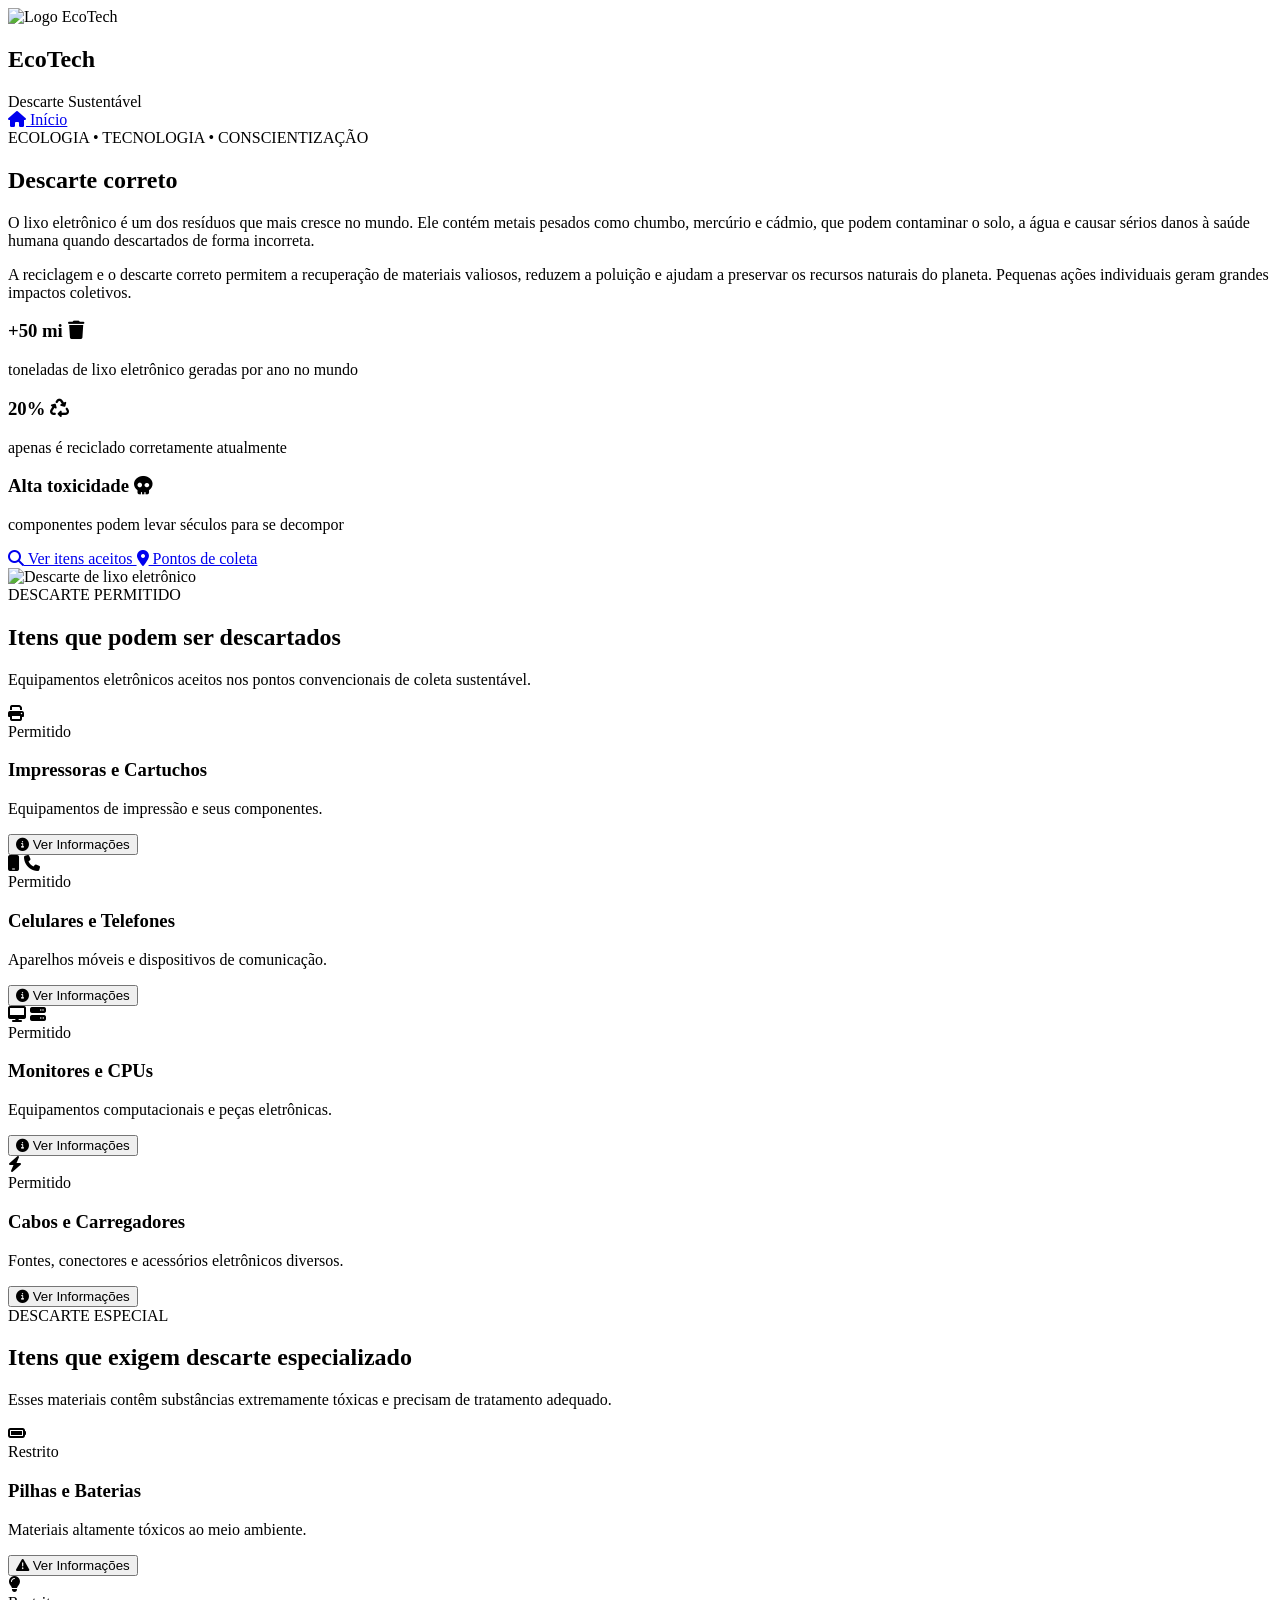
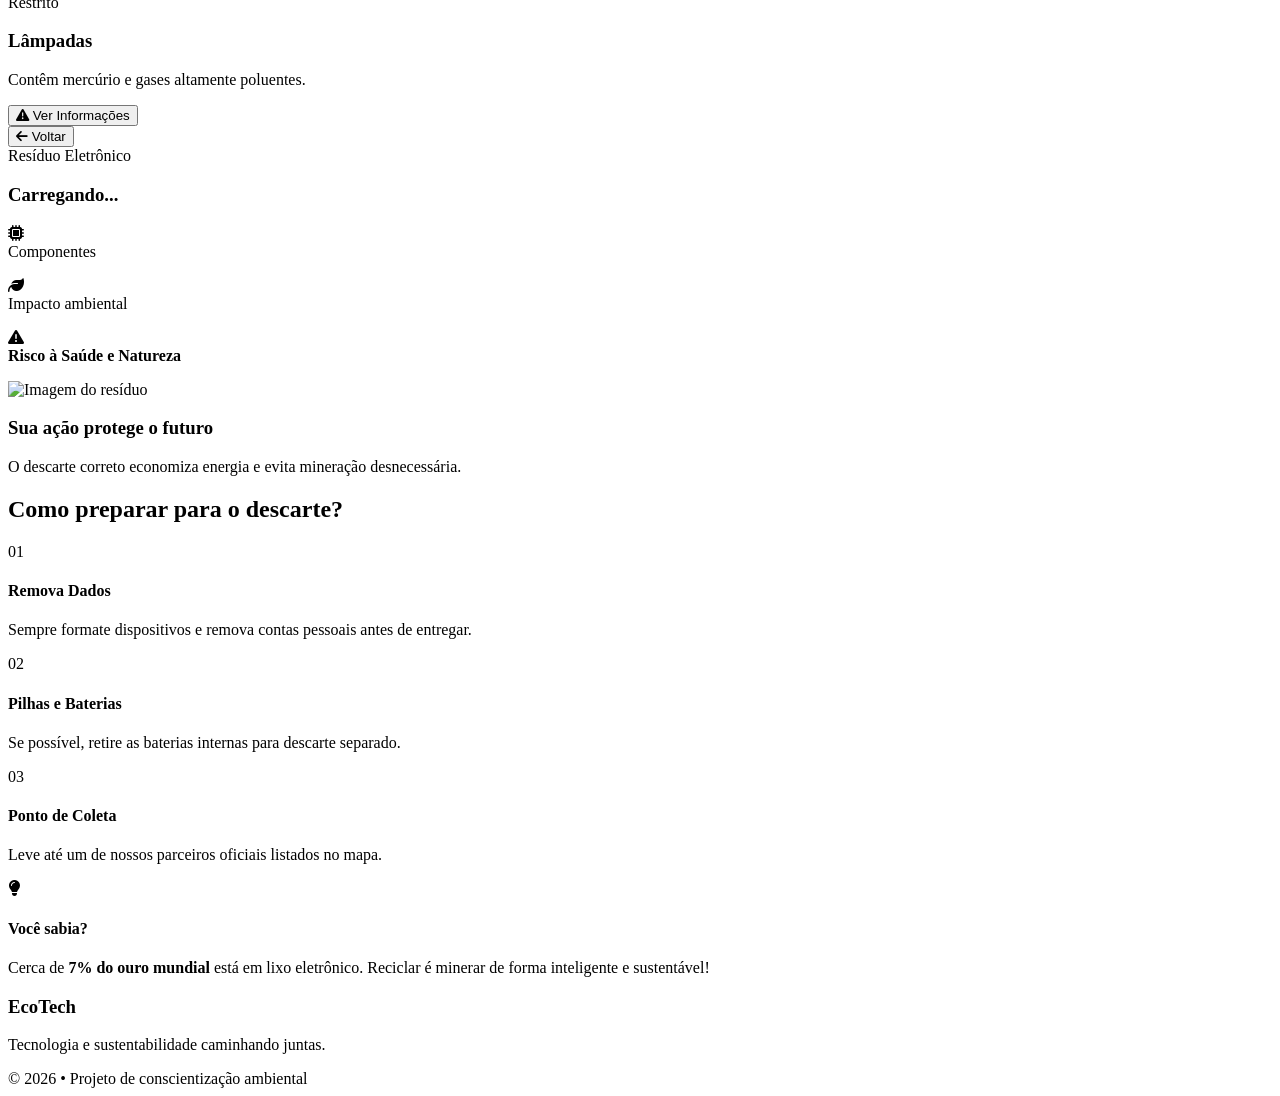
==== infos.html @ 56be5b6a "Update" ====
<!doctype html>
<html lang="pt-BR">

<head>
  <meta charset="UTF-8" />
  <meta name="viewport" content="width=device-width, initial-scale=1.0" />
  <title>EcoTech | Descarte Correto</title>
  <link rel="stylesheet" href="css/infos.css" />
  <link rel="stylesheet" href="https://cdnjs.cloudflare.com/ajax/libs/font-awesome/6.5.2/css/all.min.css" />
  <link rel="preconnect" href="https://fonts.googleapis.com" />
  <link rel="preconnect" href="https://fonts.gstatic.com" crossorigin />
  <link href="https://fonts.googleapis.com/css2?family=Poppins:wght@300;400;500;600;700;800&display=swap"
    rel="stylesheet" />
</head>

<body>
  <!-- ========================================
         NAVBAR
    ========================================= -->
  <header class="navbar">
    <div class="navbar__brand">
      <img src="imagens/EcotechLogo.png" alt="Logo EcoTech" />

      <div>
        <h2>EcoTech</h2>
        <span>Descarte Sustentável</span>
      </div>
    </div>

    <nav class="navbar__nav">
      <a href="index.html" class="btn-nav">
        <i class="fa-solid fa-house"></i>
        Início
      </a>
    </nav>
  </header>

  <!-- ========================================
         PAGE DESCARTE
    ========================================= -->
  <main id="page-descarte" class="page active">
    <!-- HERO -->
    <section class="hero-info">
      <div class="hero-info__content">
        <div class="hero-info__badge">
          <span>ECOLOGIA • TECNOLOGIA • CONSCIENTIZAÇÃO</span>
        </div>

        <h1 class="hero-info__title">
          Descarte
          <span>correto</span>
        </h1>

        <p class="hero-info__subtitle">
          O lixo eletrônico é um dos resíduos que mais cresce no mundo. Ele
          contém metais pesados como chumbo, mercúrio e cádmio, que podem
          contaminar o solo, a água e causar sérios danos à saúde humana
          quando descartados de forma incorreta.
        </p>

        <p class="hero-info__subtitle">
          A reciclagem e o descarte correto permitem a recuperação de
          materiais valiosos, reduzem a poluição e ajudam a preservar os
          recursos naturais do planeta. Pequenas ações individuais geram
          grandes impactos coletivos.
        </p>

        <!-- INFORMAÇÕES EXTRAS (NOVO BLOCO) -->
        <div class="hero-info__stats">
          <div class="stat-card">
            <h3>+50 mi <i class="fa-solid fa-trash"></i></h3>
            <p>toneladas de lixo eletrônico geradas por ano no mundo</p>
          </div>

          <div class="stat-card">
            <h3>20% <i class="fa-solid fa-recycle"></i></h3>
            <p>apenas é reciclado corretamente atualmente</p>
          </div>

          <div class="stat-card">
            <h3>Alta toxicidade <i class="fa-solid fa-skull"></i></h3>

            <p>componentes podem levar séculos para se decompor</p>
          </div>
        </div>

        <div class="hero-info__actions">
          <a href="#items" class="btn-primary">
            <i class="fa-solid fa-magnifying-glass"></i>
            Ver itens aceitos
          </a>

          <a href="locais.html" class="btn-secondary">
            <i class="fa-solid fa-location-dot"></i>
            Pontos de coleta
          </a>
        </div>
      </div>

      <div class="info__right">
        <img src="imagens/lixoEletronico2.png" alt="Descarte de lixo eletrônico" class="info__image" />
      </div>

      <div class="image-circle image-circle--1"></div>
      <div class="image-circle image-circle--2"></div>
    </section>

    <!-- ========================================
           ITENS ACEITOS
      ========================================= -->
    <section id="items" class="items-section">
      <div class="section-header">
        <span class="section-tag"> DESCARTE PERMITIDO </span>

        <h2>Itens que podem ser descartados</h2>

        <p>
          Equipamentos eletrônicos aceitos nos pontos convencionais de coleta
          sustentável.
        </p>
      </div>

      <div class="items-grid">
        <!-- CARD -->
        <article class="item-card" onclick="showInfo('impressoras')">
          <div class="item-card__top">
            <div class="item-card__icon">
              <i class="fa-solid fa-print"></i>
            </div>

            <span class="item-card__status"> Permitido </span>
          </div>

          <h3>Impressoras e Cartuchos</h3>

          <p>Equipamentos de impressão e seus componentes.</p>

          <button class="btn-card btn-card--green">
            <i class="fa-solid fa-circle-info"></i>
            Ver Informações
          </button>
        </article>

        <!-- CARD -->
        <article class="item-card" onclick="showInfo('celular')">
          <div class="item-card__top">
            <div class="item-card__icon item-card__icon--multi">
              <i class="fa-solid fa-mobile"></i>

              <i class="fa-solid fa-phone"></i>
            </div>

            <span class="item-card__status"> Permitido </span>
          </div>

          <h3>Celulares e Telefones</h3>

          <p>Aparelhos móveis e dispositivos de comunicação.</p>

          <button class="btn-card btn-card--green">
            <i class="fa-solid fa-circle-info"></i>
            Ver Informações
          </button>
        </article>

        <!-- CARD -->
        <article class="item-card" onclick="showInfo('monitor')">
          <div class="item-card__top">
            <div class="item-card__icon item-card__icon--multi">
              <i class="fa-solid fa-desktop"></i>

              <i class="fa-solid fa-server"></i>
            </div>

            <span class="item-card__status"> Permitido </span>
          </div>

          <h3>Monitores e CPUs</h3>

          <p>Equipamentos computacionais e peças eletrônicas.</p>

          <button class="btn-card btn-card--green">
            <i class="fa-solid fa-circle-info"></i>
            Ver Informações
          </button>
        </article>

        <!-- CARD -->
        <article class="item-card" onclick="showInfo('carregador')">
          <div class="item-card__top">
            <div class="item-card__icon item-card__icon--multi">
              <i class="fa-solid fa-bolt"></i>
            </div>

            <span class="item-card__status"> Permitido </span>
          </div>

          <h3>Cabos e Carregadores</h3>

          <p>Fontes, conectores e acessórios eletrônicos diversos.</p>

          <button class="btn-card btn-card--green">
            <i class="fa-solid fa-circle-info"></i>
            Ver Informações
          </button>
        </article>
      </div>
    </section>

    <!-- ========================================
           ITENS NÃO ACEITOS
      ========================================= -->
    <section class="items-section">
      <div class="section-header">
        <span class="section-tag section-tag--red"> DESCARTE ESPECIAL </span>

        <h2>Itens que exigem descarte especializado</h2>

        <p>
          Esses materiais contêm substâncias extremamente tóxicas e precisam
          de tratamento adequado.
        </p>
      </div>

      <div class="items-grid items-grid--small">
        <!-- CARD -->
        <article class="item-card item-card--danger" onclick="showInfo('pilhas')">
          <div class="item-card__top">
            <div class="item-card__icon">
              <i class="fa-solid fa-battery-full"></i>
            </div>

            <span class="item-card__status item-card__status--red">
              Restrito
            </span>
          </div>

          <h3>Pilhas e Baterias</h3>

          <p>Materiais altamente tóxicos ao meio ambiente.</p>

          <button class="btn-card btn-card--red">
            <i class="fa-solid fa-triangle-exclamation"></i>
            Ver Informações
          </button>
        </article>

        <!-- CARD -->
        <article class="item-card item-card--danger" onclick="showInfo('lampadas')">
          <div class="item-card__top">
            <div class="item-card__icon">
              <i class="fa-solid fa-lightbulb"></i>
            </div>

            <span class="item-card__status item-card__status--red">
              Restrito
            </span>
          </div>

          <h3>Lâmpadas</h3>

          <p>Contêm mercúrio e gases altamente poluentes.</p>

          <button class="btn-card btn-card--red">
            <i class="fa-solid fa-triangle-exclamation"></i>
            Ver Informações
          </button>
        </article>
      </div>
    </section>
  </main>

  <!-- ========================================
         PAGE INFO
    ========================================= -->
  <main id="page-info" class="page">
    <section class="info-hero">
      <div class="container">
        <nav class="info-navigation">
          <button class="btn-back" onclick="goBack()" aria-label="Voltar">
            <i class="fa-solid fa-arrow-left"></i>
            <span>Voltar</span>
          </button>
        </nav>

        <div class="info-hero__grid">
          <article class="info-box">
            <header class="info-box__header">
              <span class="info-box__tag">Resíduo Eletrônico</span>
              <h1 id="info-title" class="info-box__title">Carregando...</h1>
            </header>

            <div class="info-box__body">
              <div class="info-block">
                <div class="info-block__icon"><i class="fa-solid fa-microchip"></i></div>
                <div class="info-block__text">
                  <span class="info-label">Componentes</span>
                  <p id="info-components"></p>
                </div>
              </div>

              <div class="info-block">
                <div class="info-block__icon"><i class="fa-solid fa-leaf"></i></div>
                <div class="info-block__text">
                  <span class="info-label">Impacto ambiental</span>
                  <p id="info-impact"></p>
                </div>
              </div>

              <div class="info-risk">
                <div class="info-risk__icon">
                  <i class="fa-solid fa-triangle-exclamation"></i>
                </div>
                <div class="info-risk__content">
                  <strong>Risco à Saúde e Natureza</strong>
                  <p id="info-risk-text"></p>
                </div>
              </div>
            </div>
          </article>

          <aside class="info-image-card">
            <img id="info-image" src="" alt="Imagem do resíduo" />
            <div class="info-image-overlay">
              <div class="overlay-content">
                <h3>Sua ação protege o futuro</h3>
                <p>O descarte correto economiza energia e evita mineração desnecessária.</p>
              </div>
            </div>
          </aside>
        </div>

        <div class="extra-content">
          <h2 class="extra-content__title">Como preparar para o descarte?</h2>
          <div class="steps-grid">
            <div class="step-item">
              <span class="step-number">01</span>
              <h4>Remova Dados</h4>
              <p>Sempre formate dispositivos e remova contas pessoais antes de entregar.</p>
            </div>
            <div class="step-item">
              <span class="step-number">02</span>
              <h4>Pilhas e Baterias</h4>
              <p>Se possível, retire as baterias internas para descarte separado.</p>
            </div>
            <div class="step-item">
              <span class="step-number">03</span>
              <h4>Ponto de Coleta</h4>
              <p>Leve até um de nossos parceiros oficiais listados no mapa.</p>
            </div>
          </div>

          <div class="info-fact-banner">
            <div class="fact-icon"><i class="fa-solid fa-lightbulb"></i></div>
            <div class="fact-text">
              <h4>Você sabia?</h4>
              <p>Cerca de <strong>7% do ouro mundial</strong> está em lixo eletrônico. Reciclar é minerar de forma
                inteligente e sustentável!</p>
            </div>
          </div>
        </div>

      </div>
    </section>
  </main>

  <!-- ========================================
         FOOTER
    ========================================= -->
  <footer class="footer">
    <h3>EcoTech</h3>

    <p>Tecnologia e sustentabilidade caminhando juntas.</p>

    <span> © 2026 • Projeto de conscientização ambiental </span>
  </footer>

  <!-- ========================================
         SCRIPT
    ========================================= -->
  <script>
    const infoData = {
      impressoras: {
        name: "Impressoras e Cartuchos",
        image: "imagens/impressora.png",
        components: "Plásticos, tintas e metais leves",
        impact: "Podem liberar resíduos químicos no solo e na água.",
        risk: "Contaminação química e poluição do solo.",
      },

      celular: {
        name: "CELULARES E TELEFONES",
        image: "imagens/celulares.png",
        components: "Bateria de lítio, placas e metais pesados",
        impact: "Explosões e liberação de metais tóxicos.",
        risk: "Alta toxicidade ambiental.",
      },

      monitor: {
        name: "MONITORES E COMPUTADORES",
        image: "imagens/monitores.png",
        components: "Chumbo, mercúrio e placas eletrônicas",
        impact: "Contaminação do solo e lençóis freáticos.",
        risk: "Danos neurológicos e ambientais.",
      },

      carregador: {
        name: "CABOS E CARREGADORES",
        image: "imagens/carregadores.png",
        components: "Cobre, plástico e PVC",
        impact: "Queima libera gases tóxicos.",
        risk: "Poluição do ar.",
      },

      pilhas: {
        name: "PILHAS E BATERIAS",
        image: "imagens/pilhas.png",
        components: "Ácido, chumbo e mercúrio",
        impact: "Altamente contaminante para água e solo.",
        risk: "Extrema toxicidade.",
      },

      lampadas: {
        name: "LÂMPADAS",
        image: "imagens/lampadas.png",
        components: "Mercúrio e gases",
        impact: "Pode contaminar o ambiente por décadas.",
        risk: "Risco químico severo.",
      },
    };

    function showInfo(item) {
      const d = infoData[item];

      // ativa tela de info com animação
      const pageDescarte = document.getElementById("page-descarte");
      const pageInfo = document.getElementById("page-info");

      pageDescarte.classList.remove("active");

      setTimeout(() => {
        pageInfo.classList.add("active");

        // animação suave de entrada
        pageInfo.classList.add("animate-in");

        document.getElementById("info-title").textContent = d.name;
        document.getElementById("info-components").textContent = d.components;
        document.getElementById("info-impact").textContent = d.impact;
        document.getElementById("info-risk-text").textContent = d.risk;

        const img = document.getElementById("info-image");
        img.style.opacity = "0";
        img.src = d.image;

        img.onload = () => {
          img.style.transition = "0.6s ease";
          img.style.opacity = "1";
          img.style.transform = "scale(1)";
        };
      }, 150);

      window.scrollTo({ top: 0, behavior: "smooth" });
    }

    function goBack() {
      const pageDescarte = document.getElementById("page-descarte");
      const pageInfo = document.getElementById("page-info");

      pageInfo.classList.remove("active");
      pageInfo.classList.remove("animate-in");

      setTimeout(() => {
        pageDescarte.classList.add("active");
      }, 200);

      window.scrollTo({ top: 0, behavior: "smooth" });
    }
  </script>
</body>

</html>
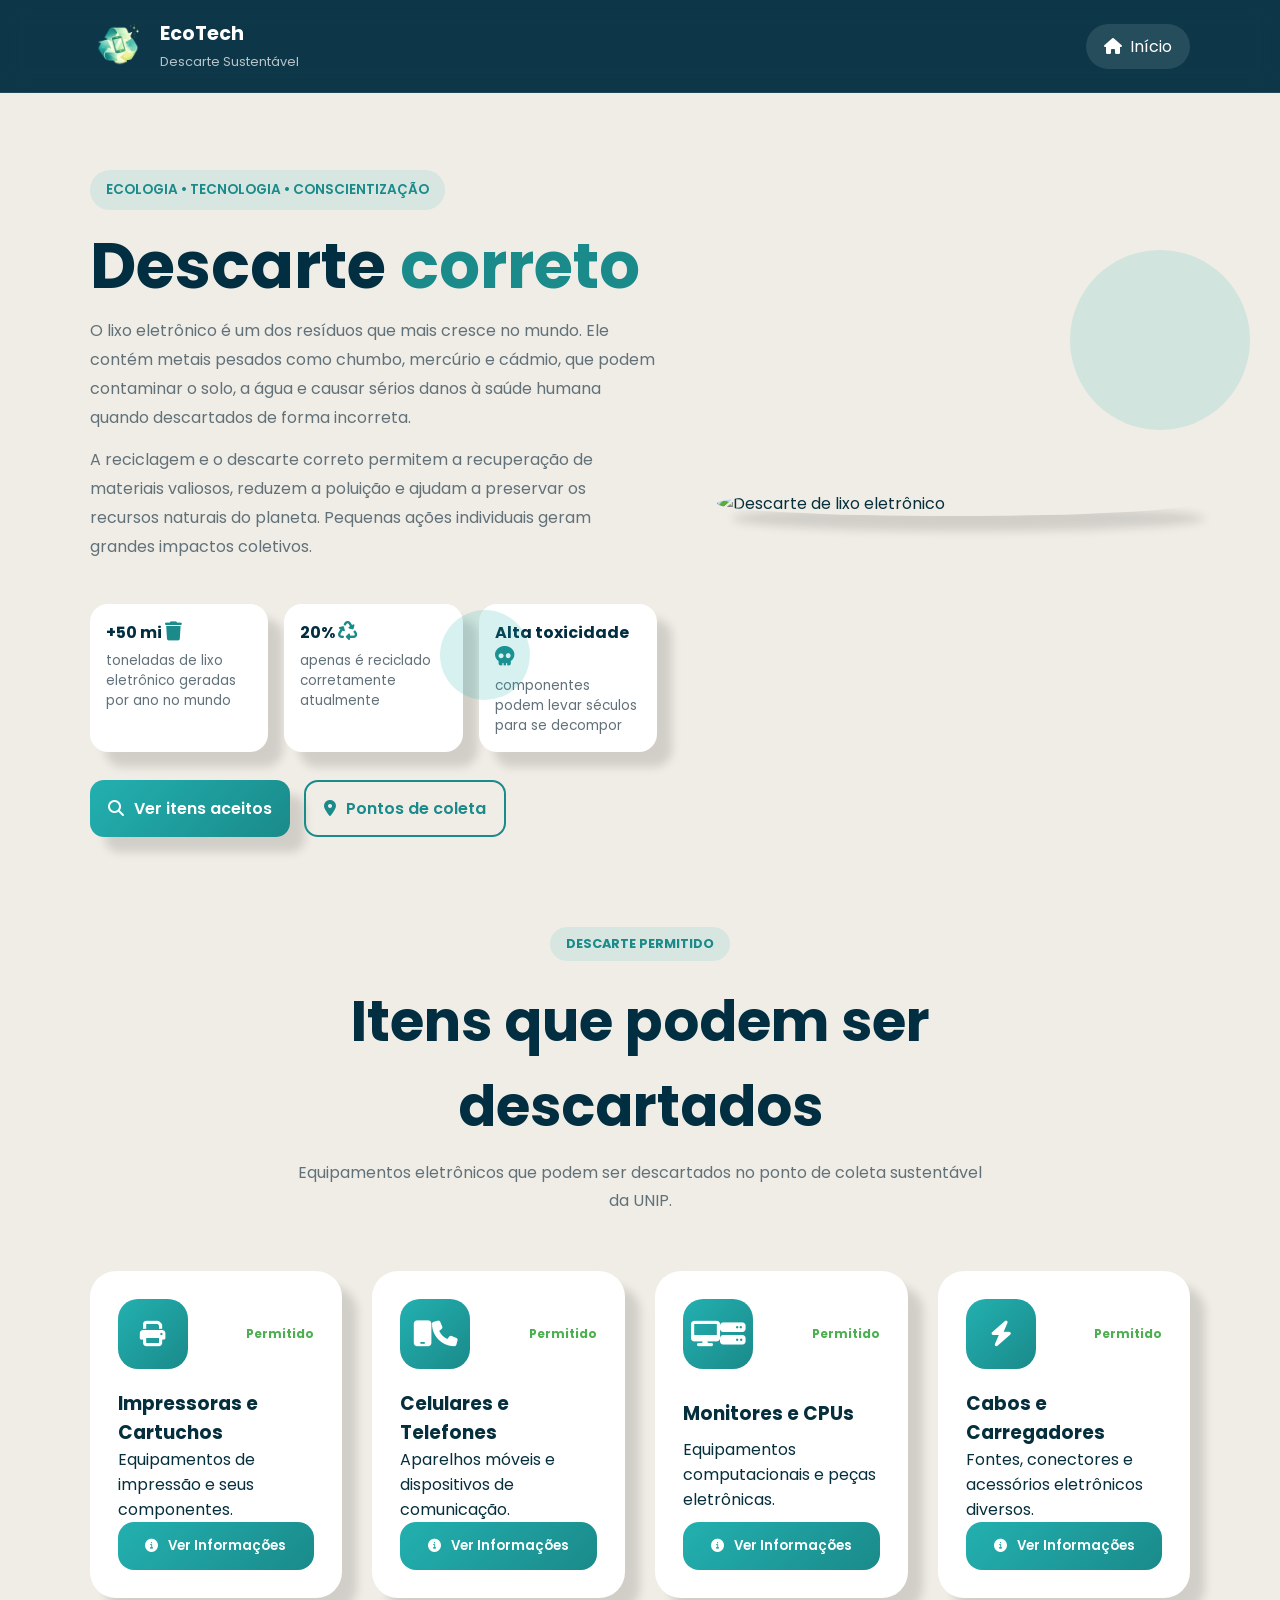
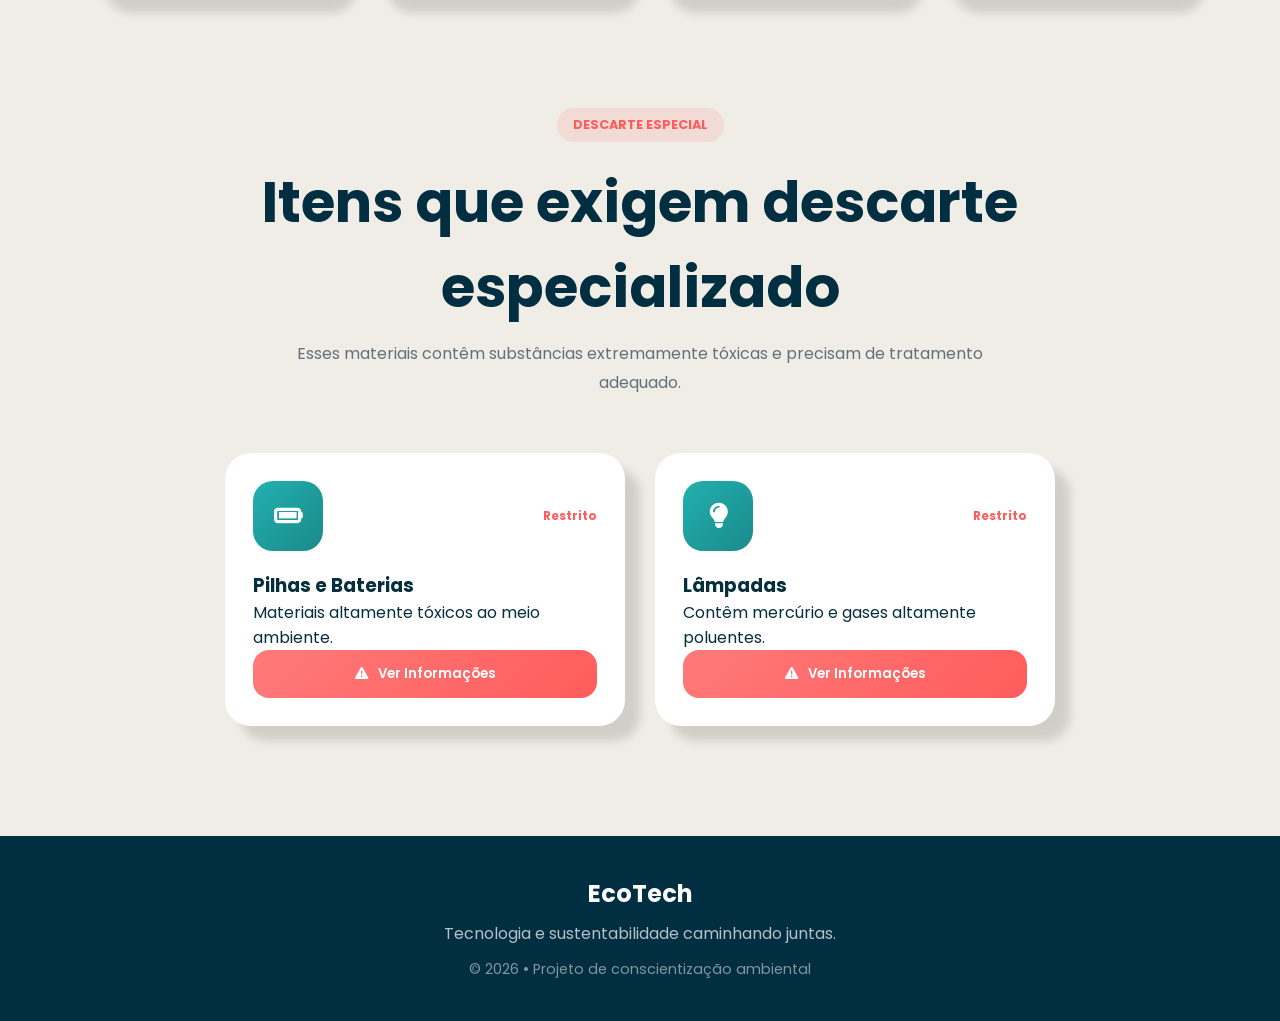
==== commit c1f0b635: "update" ====
--- a/infos.html
+++ b/infos.html
@@ -1,482 +1,512 @@
 <!doctype html>
 <html lang="pt-BR">
-
-<head>
-  <meta charset="UTF-8" />
-  <meta name="viewport" content="width=device-width, initial-scale=1.0" />
-  <title>EcoTech | Descarte Correto</title>
-  <link rel="stylesheet" href="css/infos.css" />
-  <link rel="stylesheet" href="https://cdnjs.cloudflare.com/ajax/libs/font-awesome/6.5.2/css/all.min.css" />
-  <link rel="preconnect" href="https://fonts.googleapis.com" />
-  <link rel="preconnect" href="https://fonts.gstatic.com" crossorigin />
-  <link href="https://fonts.googleapis.com/css2?family=Poppins:wght@300;400;500;600;700;800&display=swap"
-    rel="stylesheet" />
-</head>
-
-<body>
-  <!-- ========================================
+  <head>
+    <meta charset="UTF-8" />
+    <meta name="viewport" content="width=device-width, initial-scale=1.0" />
+    <title>EcoTech | Descarte Correto</title>
+    <link rel="stylesheet" href="css/infos.css" />
+    <link
+      rel="stylesheet"
+      href="https://cdnjs.cloudflare.com/ajax/libs/font-awesome/6.5.2/css/all.min.css"
+    />
+    <link rel="preconnect" href="https://fonts.googleapis.com" />
+    <link rel="preconnect" href="https://fonts.gstatic.com" crossorigin />
+    <link
+      href="https://fonts.googleapis.com/css2?family=Poppins:wght@300;400;500;600;700;800&display=swap"
+      rel="stylesheet"
+    />
+  </head>
+
+  <body>
+    <!-- ========================================
          NAVBAR
     ========================================= -->
-  <header class="navbar">
-    <div class="navbar__brand">
-      <img src="imagens/EcotechLogo.png" alt="Logo EcoTech" />
-
-      <div>
-        <h2>EcoTech</h2>
-        <span>Descarte Sustentável</span>
+    <header class="navbar">
+      <div class="navbar__brand">
+        <img src="imagens/EcotechLogo.png" alt="Logo EcoTech" />
+
+        <div>
+          <h2>EcoTech</h2>
+          <span>Descarte Sustentável</span>
+        </div>
       </div>
-    </div>
-
-    <nav class="navbar__nav">
-      <a href="index.html" class="btn-nav">
-        <i class="fa-solid fa-house"></i>
-        Início
-      </a>
-    </nav>
-  </header>
-
-  <!-- ========================================
+
+      <nav class="navbar__nav">
+        <a href="index.html" class="btn-nav">
+          <i class="fa-solid fa-house"></i>
+          Início
+        </a>
+      </nav>
+    </header>
+
+    <!-- ========================================
          PAGE DESCARTE
     ========================================= -->
-  <main id="page-descarte" class="page active">
-    <!-- HERO -->
-    <section class="hero-info">
-      <div class="hero-info__content">
-        <div class="hero-info__badge">
-          <span>ECOLOGIA • TECNOLOGIA • CONSCIENTIZAÇÃO</span>
-        </div>
-
-        <h1 class="hero-info__title">
-          Descarte
-          <span>correto</span>
-        </h1>
-
-        <p class="hero-info__subtitle">
-          O lixo eletrônico é um dos resíduos que mais cresce no mundo. Ele
-          contém metais pesados como chumbo, mercúrio e cádmio, que podem
-          contaminar o solo, a água e causar sérios danos à saúde humana
-          quando descartados de forma incorreta.
-        </p>
-
-        <p class="hero-info__subtitle">
-          A reciclagem e o descarte correto permitem a recuperação de
-          materiais valiosos, reduzem a poluição e ajudam a preservar os
-          recursos naturais do planeta. Pequenas ações individuais geram
-          grandes impactos coletivos.
-        </p>
-
-        <!-- INFORMAÇÕES EXTRAS (NOVO BLOCO) -->
-        <div class="hero-info__stats">
-          <div class="stat-card">
-            <h3>+50 mi <i class="fa-solid fa-trash"></i></h3>
-            <p>toneladas de lixo eletrônico geradas por ano no mundo</p>
+    <main id="page-descarte" class="page active">
+      <!-- HERO -->
+      <section class="hero-info">
+        <div class="hero-info__content">
+          <div class="hero-info__badge">
+            <span>ECOLOGIA • TECNOLOGIA • CONSCIENTIZAÇÃO</span>
           </div>
 
-          <div class="stat-card">
-            <h3>20% <i class="fa-solid fa-recycle"></i></h3>
-            <p>apenas é reciclado corretamente atualmente</p>
+          <h1 class="hero-info__title">
+            Descarte
+            <span>correto</span>
+          </h1>
+
+          <p class="hero-info__subtitle">
+            O lixo eletrônico é um dos resíduos que mais cresce no mundo. Ele
+            contém metais pesados como chumbo, mercúrio e cádmio, que podem
+            contaminar o solo, a água e causar sérios danos à saúde humana
+            quando descartados de forma incorreta.
+          </p>
+
+          <p class="hero-info__subtitle-extra">
+            A reciclagem e o descarte correto permitem a recuperação de
+            materiais valiosos, reduzem a poluição e ajudam a preservar os
+            recursos naturais do planeta. Pequenas ações individuais geram
+            grandes impactos coletivos.
+          </p>
+
+          <!-- INFORMAÇÕES EXTRAS (NOVO BLOCO) -->
+          <div class="hero-info__stats">
+            <div class="stat-card">
+              <h3>+50 mi <i class="fa-solid fa-trash"></i></h3>
+              <p>toneladas de lixo eletrônico geradas por ano no mundo</p>
+            </div>
+
+            <div class="stat-card">
+              <h3>20% <i class="fa-solid fa-recycle"></i></h3>
+              <p>apenas é reciclado corretamente atualmente</p>
+            </div>
+
+            <div class="stat-card">
+              <h3>Alta toxicidade <i class="fa-solid fa-skull"></i></h3>
+
+              <p>componentes podem levar séculos para se decompor</p>
+            </div>
           </div>
 
-          <div class="stat-card">
-            <h3>Alta toxicidade <i class="fa-solid fa-skull"></i></h3>
-
-            <p>componentes podem levar séculos para se decompor</p>
+          <div class="hero-info__actions">
+            <a href="#items" class="btn-primary">
+              <i class="fa-solid fa-magnifying-glass"></i>
+              Ver itens aceitos
+            </a>
+
+            <a href="locais.html" class="btn-secondary">
+              <i class="fa-solid fa-location-dot"></i>
+              Pontos de coleta
+            </a>
           </div>
         </div>
 
-        <div class="hero-info__actions">
-          <a href="#items" class="btn-primary">
-            <i class="fa-solid fa-magnifying-glass"></i>
-            Ver itens aceitos
-          </a>
-
-          <a href="locais.html" class="btn-secondary">
-            <i class="fa-solid fa-location-dot"></i>
-            Pontos de coleta
-          </a>
-        </div>
-      </div>
-
-      <div class="info__right">
-        <img src="imagens/lixoEletronico2.png" alt="Descarte de lixo eletrônico" class="info__image" />
-      </div>
-
-      <div class="image-circle image-circle--1"></div>
-      <div class="image-circle image-circle--2"></div>
-    </section>
-
-    <!-- ========================================
+        <div class="info__right">
+          <img
+            src="imagens/lixoEletronico2.png"
+            alt="Descarte de lixo eletrônico"
+            class="info__image"
+          />
+        </div>
+
+        <div class="image-circle image-circle--1"></div>
+        <div class="image-circle image-circle--2"></div>
+      </section>
+
+      <!-- ========================================
            ITENS ACEITOS
       ========================================= -->
-    <section id="items" class="items-section">
-      <div class="section-header">
-        <span class="section-tag"> DESCARTE PERMITIDO </span>
-
-        <h2>Itens que podem ser descartados</h2>
-
-        <p>
-          Equipamentos eletrônicos aceitos nos pontos convencionais de coleta
-          sustentável.
-        </p>
-      </div>
-
-      <div class="items-grid">
-        <!-- CARD -->
-        <article class="item-card" onclick="showInfo('impressoras')">
-          <div class="item-card__top">
-            <div class="item-card__icon">
-              <i class="fa-solid fa-print"></i>
-            </div>
-
-            <span class="item-card__status"> Permitido </span>
-          </div>
-
-          <h3>Impressoras e Cartuchos</h3>
-
-          <p>Equipamentos de impressão e seus componentes.</p>
-
-          <button class="btn-card btn-card--green">
-            <i class="fa-solid fa-circle-info"></i>
-            Ver Informações
-          </button>
-        </article>
-
-        <!-- CARD -->
-        <article class="item-card" onclick="showInfo('celular')">
-          <div class="item-card__top">
-            <div class="item-card__icon item-card__icon--multi">
-              <i class="fa-solid fa-mobile"></i>
-
-              <i class="fa-solid fa-phone"></i>
-            </div>
-
-            <span class="item-card__status"> Permitido </span>
-          </div>
-
-          <h3>Celulares e Telefones</h3>
-
-          <p>Aparelhos móveis e dispositivos de comunicação.</p>
-
-          <button class="btn-card btn-card--green">
-            <i class="fa-solid fa-circle-info"></i>
-            Ver Informações
-          </button>
-        </article>
-
-        <!-- CARD -->
-        <article class="item-card" onclick="showInfo('monitor')">
-          <div class="item-card__top">
-            <div class="item-card__icon item-card__icon--multi">
-              <i class="fa-solid fa-desktop"></i>
-
-              <i class="fa-solid fa-server"></i>
-            </div>
-
-            <span class="item-card__status"> Permitido </span>
-          </div>
-
-          <h3>Monitores e CPUs</h3>
-
-          <p>Equipamentos computacionais e peças eletrônicas.</p>
-
-          <button class="btn-card btn-card--green">
-            <i class="fa-solid fa-circle-info"></i>
-            Ver Informações
-          </button>
-        </article>
-
-        <!-- CARD -->
-        <article class="item-card" onclick="showInfo('carregador')">
-          <div class="item-card__top">
-            <div class="item-card__icon item-card__icon--multi">
-              <i class="fa-solid fa-bolt"></i>
-            </div>
-
-            <span class="item-card__status"> Permitido </span>
-          </div>
-
-          <h3>Cabos e Carregadores</h3>
-
-          <p>Fontes, conectores e acessórios eletrônicos diversos.</p>
-
-          <button class="btn-card btn-card--green">
-            <i class="fa-solid fa-circle-info"></i>
-            Ver Informações
-          </button>
-        </article>
-      </div>
-    </section>
-
-    <!-- ========================================
+      <section id="items" class="items-section">
+        <div class="section-header">
+          <span class="section-tag"> DESCARTE PERMITIDO </span>
+
+          <h2>Itens que podem ser descartados</h2>
+
+          <p>
+            Equipamentos eletrônicos que podem ser descartados no ponto de
+            coleta sustentável da UNIP.
+          </p>
+        </div>
+
+        <div class="items-grid">
+          <!-- CARD -->
+          <article class="item-card" onclick="showInfo('impressoras')">
+            <div class="item-card__top">
+              <div class="item-card__icon">
+                <i class="fa-solid fa-print"></i>
+              </div>
+
+              <span class="item-card__status"> Permitido </span>
+            </div>
+
+            <h3>Impressoras e Cartuchos</h3>
+
+            <p>Equipamentos de impressão e seus componentes.</p>
+
+            <button class="btn-card btn-card--green">
+              <i class="fa-solid fa-circle-info"></i>
+              Ver Informações
+            </button>
+          </article>
+
+          <!-- CARD -->
+          <article class="item-card" onclick="showInfo('celular')">
+            <div class="item-card__top">
+              <div class="item-card__icon item-card__icon--multi">
+                <i class="fa-solid fa-mobile"></i>
+
+                <i class="fa-solid fa-phone"></i>
+              </div>
+
+              <span class="item-card__status"> Permitido </span>
+            </div>
+
+            <h3>Celulares e Telefones</h3>
+
+            <p>Aparelhos móveis e dispositivos de comunicação.</p>
+
+            <button class="btn-card btn-card--green">
+              <i class="fa-solid fa-circle-info"></i>
+              Ver Informações
+            </button>
+          </article>
+
+          <!-- CARD -->
+          <article class="item-card" onclick="showInfo('monitor')">
+            <div class="item-card__top">
+              <div class="item-card__icon item-card__icon--multi">
+                <i class="fa-solid fa-desktop"></i>
+
+                <i class="fa-solid fa-server"></i>
+              </div>
+
+              <span class="item-card__status"> Permitido </span>
+            </div>
+
+            <h3>Monitores e CPUs</h3>
+
+            <p>Equipamentos computacionais e peças eletrônicas.</p>
+
+            <button class="btn-card btn-card--green">
+              <i class="fa-solid fa-circle-info"></i>
+              Ver Informações
+            </button>
+          </article>
+
+          <!-- CARD -->
+          <article class="item-card" onclick="showInfo('carregador')">
+            <div class="item-card__top">
+              <div class="item-card__icon item-card__icon--multi">
+                <i class="fa-solid fa-bolt"></i>
+              </div>
+
+              <span class="item-card__status"> Permitido </span>
+            </div>
+
+            <h3>Cabos e Carregadores</h3>
+
+            <p>Fontes, conectores e acessórios eletrônicos diversos.</p>
+
+            <button class="btn-card btn-card--green">
+              <i class="fa-solid fa-circle-info"></i>
+              Ver Informações
+            </button>
+          </article>
+        </div>
+      </section>
+
+      <!-- ========================================
            ITENS NÃO ACEITOS
       ========================================= -->
-    <section class="items-section">
-      <div class="section-header">
-        <span class="section-tag section-tag--red"> DESCARTE ESPECIAL </span>
-
-        <h2>Itens que exigem descarte especializado</h2>
-
-        <p>
-          Esses materiais contêm substâncias extremamente tóxicas e precisam
-          de tratamento adequado.
-        </p>
-      </div>
-
-      <div class="items-grid items-grid--small">
-        <!-- CARD -->
-        <article class="item-card item-card--danger" onclick="showInfo('pilhas')">
-          <div class="item-card__top">
-            <div class="item-card__icon">
-              <i class="fa-solid fa-battery-full"></i>
-            </div>
-
-            <span class="item-card__status item-card__status--red">
-              Restrito
-            </span>
-          </div>
-
-          <h3>Pilhas e Baterias</h3>
-
-          <p>Materiais altamente tóxicos ao meio ambiente.</p>
-
-          <button class="btn-card btn-card--red">
-            <i class="fa-solid fa-triangle-exclamation"></i>
-            Ver Informações
-          </button>
-        </article>
-
-        <!-- CARD -->
-        <article class="item-card item-card--danger" onclick="showInfo('lampadas')">
-          <div class="item-card__top">
-            <div class="item-card__icon">
-              <i class="fa-solid fa-lightbulb"></i>
-            </div>
-
-            <span class="item-card__status item-card__status--red">
-              Restrito
-            </span>
-          </div>
-
-          <h3>Lâmpadas</h3>
-
-          <p>Contêm mercúrio e gases altamente poluentes.</p>
-
-          <button class="btn-card btn-card--red">
-            <i class="fa-solid fa-triangle-exclamation"></i>
-            Ver Informações
-          </button>
-        </article>
-      </div>
-    </section>
-  </main>
-
-  <!-- ========================================
+      <section class="items-section">
+        <div class="section-header">
+          <span class="section-tag section-tag--red"> DESCARTE ESPECIAL </span>
+
+          <h2>Itens que exigem descarte especializado</h2>
+
+          <p>
+            Esses materiais contêm substâncias extremamente tóxicas e precisam
+            de tratamento adequado.
+          </p>
+        </div>
+
+        <div class="items-grid items-grid--small">
+          <!-- CARD -->
+          <article
+            class="item-card item-card--danger"
+            onclick="showInfo('pilhas')"
+          >
+            <div class="item-card__top">
+              <div class="item-card__icon">
+                <i class="fa-solid fa-battery-full"></i>
+              </div>
+
+              <span class="item-card__status item-card__status--red">
+                Restrito
+              </span>
+            </div>
+
+            <h3>Pilhas e Baterias</h3>
+
+            <p>Materiais altamente tóxicos ao meio ambiente.</p>
+
+            <button class="btn-card btn-card--red">
+              <i class="fa-solid fa-triangle-exclamation"></i>
+              Ver Informações
+            </button>
+          </article>
+
+          <!-- CARD -->
+          <article
+            class="item-card item-card--danger"
+            onclick="showInfo('lampadas')"
+          >
+            <div class="item-card__top">
+              <div class="item-card__icon">
+                <i class="fa-solid fa-lightbulb"></i>
+              </div>
+
+              <span class="item-card__status item-card__status--red">
+                Restrito
+              </span>
+            </div>
+
+            <h3>Lâmpadas</h3>
+
+            <p>Contêm mercúrio e gases altamente poluentes.</p>
+
+            <button class="btn-card btn-card--red">
+              <i class="fa-solid fa-triangle-exclamation"></i>
+              Ver Informações
+            </button>
+          </article>
+        </div>
+      </section>
+    </main>
+
+    <!-- ========================================
          PAGE INFO
     ========================================= -->
-  <main id="page-info" class="page">
-    <section class="info-hero">
-      <div class="container">
-        <nav class="info-navigation">
-          <button class="btn-back" onclick="goBack()" aria-label="Voltar">
-            <i class="fa-solid fa-arrow-left"></i>
-            <span>Voltar</span>
-          </button>
-        </nav>
-
-        <div class="info-hero__grid">
-          <article class="info-box">
-            <header class="info-box__header">
-              <span class="info-box__tag">Resíduo Eletrônico</span>
-              <h1 id="info-title" class="info-box__title">Carregando...</h1>
-            </header>
-
-            <div class="info-box__body">
-              <div class="info-block">
-                <div class="info-block__icon"><i class="fa-solid fa-microchip"></i></div>
-                <div class="info-block__text">
-                  <span class="info-label">Componentes</span>
-                  <p id="info-components"></p>
+    <main id="page-info" class="page">
+      <section class="info-hero">
+        <div class="container">
+          <nav class="info-navigation">
+            <button class="btn-back" onclick="goBack()" aria-label="Voltar">
+              <i class="fa-solid fa-arrow-left"></i>
+              <span>Voltar</span>
+            </button>
+          </nav>
+
+          <div class="info-hero__grid">
+            <article class="info-box">
+              <header class="info-box__header">
+                <span class="info-box__tag">Resíduo Eletrônico</span>
+                <h1 id="info-title" class="info-box__title">Carregando...</h1>
+              </header>
+
+              <div class="info-box__body">
+                <div class="info-block">
+                  <div class="info-block__icon">
+                    <i class="fa-solid fa-microchip"></i>
+                  </div>
+                  <div class="info-block__text">
+                    <span class="info-label">Componentes</span>
+                    <p id="info-components"></p>
+                  </div>
                 </div>
-              </div>
-
-              <div class="info-block">
-                <div class="info-block__icon"><i class="fa-solid fa-leaf"></i></div>
-                <div class="info-block__text">
-                  <span class="info-label">Impacto ambiental</span>
-                  <p id="info-impact"></p>
+
+                <div class="info-block">
+                  <div class="info-block__icon">
+                    <i class="fa-solid fa-leaf"></i>
+                  </div>
+                  <div class="info-block__text">
+                    <span class="info-label">Impacto ambiental</span>
+                    <p id="info-impact"></p>
+                  </div>
                 </div>
-              </div>
-
-              <div class="info-risk">
-                <div class="info-risk__icon">
-                  <i class="fa-solid fa-triangle-exclamation"></i>
+
+                <div class="info-risk">
+                  <div class="info-risk__icon">
+                    <i class="fa-solid fa-triangle-exclamation"></i>
+                  </div>
+                  <div class="info-risk__content">
+                    <strong>Risco à Saúde e Natureza</strong>
+                    <p id="info-risk-text"></p>
+                  </div>
                 </div>
-                <div class="info-risk__content">
-                  <strong>Risco à Saúde e Natureza</strong>
-                  <p id="info-risk-text"></p>
+              </div>
+            </article>
+
+            <aside class="info-image-card">
+              <img id="info-image" src="" alt="Imagem do resíduo" />
+              <div class="info-image-overlay">
+                <div class="overlay-content">
+                  <h3>Sua ação protege o futuro</h3>
+                  <p>
+                    O descarte correto economiza energia e evita mineração
+                    desnecessária.
+                  </p>
                 </div>
               </div>
-            </div>
-          </article>
-
-          <aside class="info-image-card">
-            <img id="info-image" src="" alt="Imagem do resíduo" />
-            <div class="info-image-overlay">
-              <div class="overlay-content">
-                <h3>Sua ação protege o futuro</h3>
-                <p>O descarte correto economiza energia e evita mineração desnecessária.</p>
-              </div>
-            </div>
-          </aside>
-        </div>
-
-        <div class="extra-content">
-          <h2 class="extra-content__title">Como preparar para o descarte?</h2>
-          <div class="steps-grid">
-            <div class="step-item">
-              <span class="step-number">01</span>
-              <h4>Remova Dados</h4>
-              <p>Sempre formate dispositivos e remova contas pessoais antes de entregar.</p>
-            </div>
-            <div class="step-item">
-              <span class="step-number">02</span>
-              <h4>Pilhas e Baterias</h4>
-              <p>Se possível, retire as baterias internas para descarte separado.</p>
-            </div>
-            <div class="step-item">
-              <span class="step-number">03</span>
-              <h4>Ponto de Coleta</h4>
-              <p>Leve até um de nossos parceiros oficiais listados no mapa.</p>
-            </div>
+            </aside>
           </div>
 
-          <div class="info-fact-banner">
-            <div class="fact-icon"><i class="fa-solid fa-lightbulb"></i></div>
-            <div class="fact-text">
-              <h4>Você sabia?</h4>
-              <p>Cerca de <strong>7% do ouro mundial</strong> está em lixo eletrônico. Reciclar é minerar de forma
-                inteligente e sustentável!</p>
+          <div class="extra-content">
+            <h2 class="extra-content__title">Como preparar para o descarte?</h2>
+            <div class="steps-grid">
+              <div class="step-item">
+                <span class="step-number">01</span>
+                <h4>Remova Dados</h4>
+                <p>
+                  Sempre formate dispositivos e remova contas pessoais antes de
+                  entregar.
+                </p>
+              </div>
+              <div class="step-item">
+                <span class="step-number">02</span>
+                <h4>Pilhas e Baterias</h4>
+                <p>
+                  Se possível, retire as baterias internas para descarte
+                  separado.
+                </p>
+              </div>
+              <div class="step-item">
+                <span class="step-number">03</span>
+                <h4>Ponto de Coleta</h4>
+                <p>
+                  Leve até um de nossos parceiros oficiais listados no mapa.
+                </p>
+              </div>
+            </div>
+
+            <div class="info-fact-banner">
+              <div class="fact-icon"><i class="fa-solid fa-lightbulb"></i></div>
+              <div class="fact-text">
+                <h4>Você sabia?</h4>
+                <p>
+                  Cerca de <strong>7% do ouro mundial</strong> está em lixo
+                  eletrônico. Reciclar é minerar de forma inteligente e
+                  sustentável!
+                </p>
+              </div>
             </div>
           </div>
         </div>
-
-      </div>
-    </section>
-  </main>
-
-  <!-- ========================================
+      </section>
+    </main>
+
+    <!-- ========================================
          FOOTER
     ========================================= -->
-  <footer class="footer">
-    <h3>EcoTech</h3>
-
-    <p>Tecnologia e sustentabilidade caminhando juntas.</p>
-
-    <span> © 2026 • Projeto de conscientização ambiental </span>
-  </footer>
-
-  <!-- ========================================
+    <footer class="footer">
+      <h3>EcoTech</h3>
+
+      <p>Tecnologia e sustentabilidade caminhando juntas.</p>
+
+      <span> © 2026 • Projeto de conscientização ambiental </span>
+    </footer>
+
+    <!-- ========================================
          SCRIPT
     ========================================= -->
-  <script>
-    const infoData = {
-      impressoras: {
-        name: "Impressoras e Cartuchos",
-        image: "imagens/impressora.png",
-        components: "Plásticos, tintas e metais leves",
-        impact: "Podem liberar resíduos químicos no solo e na água.",
-        risk: "Contaminação química e poluição do solo.",
-      },
-
-      celular: {
-        name: "CELULARES E TELEFONES",
-        image: "imagens/celulares.png",
-        components: "Bateria de lítio, placas e metais pesados",
-        impact: "Explosões e liberação de metais tóxicos.",
-        risk: "Alta toxicidade ambiental.",
-      },
-
-      monitor: {
-        name: "MONITORES E COMPUTADORES",
-        image: "imagens/monitores.png",
-        components: "Chumbo, mercúrio e placas eletrônicas",
-        impact: "Contaminação do solo e lençóis freáticos.",
-        risk: "Danos neurológicos e ambientais.",
-      },
-
-      carregador: {
-        name: "CABOS E CARREGADORES",
-        image: "imagens/carregadores.png",
-        components: "Cobre, plástico e PVC",
-        impact: "Queima libera gases tóxicos.",
-        risk: "Poluição do ar.",
-      },
-
-      pilhas: {
-        name: "PILHAS E BATERIAS",
-        image: "imagens/pilhas.png",
-        components: "Ácido, chumbo e mercúrio",
-        impact: "Altamente contaminante para água e solo.",
-        risk: "Extrema toxicidade.",
-      },
-
-      lampadas: {
-        name: "LÂMPADAS",
-        image: "imagens/lampadas.png",
-        components: "Mercúrio e gases",
-        impact: "Pode contaminar o ambiente por décadas.",
-        risk: "Risco químico severo.",
-      },
-    };
-
-    function showInfo(item) {
-      const d = infoData[item];
-
-      // ativa tela de info com animação
-      const pageDescarte = document.getElementById("page-descarte");
-      const pageInfo = document.getElementById("page-info");
-
-      pageDescarte.classList.remove("active");
-
-      setTimeout(() => {
-        pageInfo.classList.add("active");
-
-        // animação suave de entrada
-        pageInfo.classList.add("animate-in");
-
-        document.getElementById("info-title").textContent = d.name;
-        document.getElementById("info-components").textContent = d.components;
-        document.getElementById("info-impact").textContent = d.impact;
-        document.getElementById("info-risk-text").textContent = d.risk;
-
-        const img = document.getElementById("info-image");
-        img.style.opacity = "0";
-        img.src = d.image;
-
-        img.onload = () => {
-          img.style.transition = "0.6s ease";
-          img.style.opacity = "1";
-          img.style.transform = "scale(1)";
-        };
-      }, 150);
-
-      window.scrollTo({ top: 0, behavior: "smooth" });
-    }
-
-    function goBack() {
-      const pageDescarte = document.getElementById("page-descarte");
-      const pageInfo = document.getElementById("page-info");
-
-      pageInfo.classList.remove("active");
-      pageInfo.classList.remove("animate-in");
-
-      setTimeout(() => {
-        pageDescarte.classList.add("active");
-      }, 200);
-
-      window.scrollTo({ top: 0, behavior: "smooth" });
-    }
-  </script>
-</body>
-
-</html>+    <script>
+      const infoData = {
+        impressoras: {
+          name: "Impressoras e Cartuchos",
+          image: "imagens/impressora.png",
+          components: "Plásticos, tintas e metais leves",
+          impact: "Podem liberar resíduos químicos no solo e na água.",
+          risk: "Contaminação química e poluição do solo.",
+        },
+
+        celular: {
+          name: "CELULARES E TELEFONES",
+          image: "imagens/celulares.png",
+          components: "Bateria de lítio, placas e metais pesados",
+          impact: "Explosões e liberação de metais tóxicos.",
+          risk: "Alta toxicidade ambiental.",
+        },
+
+        monitor: {
+          name: "MONITORES E COMPUTADORES",
+          image: "imagens/monitores.png",
+          components: "Chumbo, mercúrio e placas eletrônicas",
+          impact: "Contaminação do solo e lençóis freáticos.",
+          risk: "Danos neurológicos e ambientais.",
+        },
+
+        carregador: {
+          name: "CABOS E CARREGADORES",
+          image: "imagens/carregadores.png",
+          components: "Cobre, plástico e PVC",
+          impact: "Queima libera gases tóxicos.",
+          risk: "Poluição do ar.",
+        },
+
+        pilhas: {
+          name: "PILHAS E BATERIAS",
+          image: "imagens/pilhas.png",
+          components: "Ácido, chumbo e mercúrio",
+          impact: "Altamente contaminante para água e solo.",
+          risk: "Extrema toxicidade.",
+        },
+
+        lampadas: {
+          name: "LÂMPADAS",
+          image: "imagens/lampadas.png",
+          components: "Mercúrio e gases",
+          impact: "Pode contaminar o ambiente por décadas.",
+          risk: "Risco químico severo.",
+        },
+      };
+
+      function showInfo(item) {
+        const d = infoData[item];
+
+        // ativa tela de info com animação
+        const pageDescarte = document.getElementById("page-descarte");
+        const pageInfo = document.getElementById("page-info");
+
+        pageDescarte.classList.remove("active");
+
+        setTimeout(() => {
+          pageInfo.classList.add("active");
+
+          // animação suave de entrada
+          pageInfo.classList.add("animate-in");
+
+          document.getElementById("info-title").textContent = d.name;
+          document.getElementById("info-components").textContent = d.components;
+          document.getElementById("info-impact").textContent = d.impact;
+          document.getElementById("info-risk-text").textContent = d.risk;
+
+          const img = document.getElementById("info-image");
+          img.style.opacity = "0";
+          img.src = d.image;
+
+          img.onload = () => {
+            img.style.transition = "0.6s ease";
+            img.style.opacity = "1";
+            img.style.transform = "scale(1)";
+          };
+        }, 150);
+
+        window.scrollTo({ top: 0, behavior: "smooth" });
+      }
+
+      function goBack() {
+        const pageDescarte = document.getElementById("page-descarte");
+        const pageInfo = document.getElementById("page-info");
+
+        pageInfo.classList.remove("active");
+        pageInfo.classList.remove("animate-in");
+
+        setTimeout(() => {
+          pageDescarte.classList.add("active");
+        }, 200);
+
+        window.scrollTo({ top: 0, behavior: "smooth" });
+      }
+    </script>
+  </body>
+</html>
--- a/css/infos.css
+++ b/css/infos.css
@@ -0,0 +1,1780 @@
+:root {
+  --navy: #012e40;
+  --teal: #1a8a8a;
+  --teal-light: #23b0b0;
+  --green: #4caf50;
+  --cream: #f0ede6;
+  --white: #ffffff;
+  --text: #062f3d;
+  --muted: #61717a;
+  --red: #ff5c5c;
+
+  --radius: 26px;
+  --shadow: 0 18px 45px rgba(0, 0, 0, 0.08);
+  --transition: 0.3s ease;
+}
+
+/* =========================================
+   RESET
+========================================= */
+* {
+  margin: 0;
+  padding: 0;
+  box-sizing: border-box;
+}
+
+html {
+  scroll-behavior: smooth;
+}
+
+body {
+  font-family: "Poppins", sans-serif;
+  background: var(--cream);
+  color: var(--text);
+  overflow-x: hidden;
+}
+
+img {
+  max-width: 100%;
+  display: block;
+}
+
+a {
+  text-decoration: none;
+  color: inherit;
+}
+
+button {
+  font-family: inherit;
+  border: none;
+  cursor: pointer;
+}
+
+/* =========================================
+   NAVBAR
+========================================= */
+.navbar {
+  width: 100%;
+  position: fixed;
+  top: 0;
+  left: 0;
+  z-index: 999;
+
+  display: flex;
+  justify-content: space-between;
+  align-items: center;
+
+  padding: 18px 7%;
+
+  background: rgba(1, 46, 64, 0.95);
+  backdrop-filter: blur(12px);
+
+  border-bottom: 1px solid rgba(255, 255, 255, 0.08);
+}
+
+.navbar__brand {
+  display: flex;
+  align-items: center;
+  gap: 14px;
+}
+
+.navbar__brand img {
+  width: 56px;
+}
+
+.navbar__brand h2 {
+  color: #fff;
+  font-size: 1.2rem;
+}
+
+.navbar__brand span {
+  color: rgba(255, 255, 255, 0.7);
+  font-size: 0.8rem;
+}
+
+/* =========================================
+   BUTTON NAV
+========================================= */
+.btn-nav {
+  padding: 10px 18px;
+  border-radius: 999px;
+
+  background: rgba(255, 255, 255, 0.1);
+  color: #fff;
+
+  display: flex;
+  align-items: center;
+  gap: 8px;
+
+  transition: var(--transition);
+}
+
+.btn-nav:hover {
+  background: var(--teal);
+  transform: translateY(-3px);
+}
+
+/* =========================================
+   PAGE SYSTEM
+========================================= */
+.page {
+  display: none;
+}
+
+.page.active {
+  display: block;
+}
+
+/* =========================================
+   HERO
+========================================= */
+.hero-info {
+  min-height: 100vh;
+  padding: 170px 7% 90px;
+
+  display: grid;
+  grid-template-columns: 1.2fr 1fr;
+  gap: 60px;
+  align-items: center;
+}
+
+.hero-info__content {
+  display: flex;
+  flex-direction: column;
+}
+
+.hero-info__badge span {
+  display: inline-flex;
+  align-items: center;
+  gap: 10px;
+
+  padding: 10px 16px;
+  border-radius: 999px;
+
+  background: rgba(35, 176, 176, 0.12);
+  color: var(--teal);
+
+  font-weight: 600;
+  font-size: 0.85rem;
+
+  margin-bottom: 22px;
+}
+
+.hero-info__title {
+  font-size: clamp(2.5rem, 5vw, 4.8rem);
+  line-height: 1.05;
+
+  color: var(--navy);
+
+  margin-bottom: 18px;
+}
+
+.hero-info__title span {
+  color: var(--teal);
+}
+
+.hero-info__subtitle,
+.hero-info__subtitle-extra {
+  font-size: 1rem;
+  color: var(--muted);
+  line-height: 1.8;
+  margin-bottom: 14px;
+}
+
+/* =========================================
+   STATS
+========================================= */
+.hero-info__stats {
+  display: grid;
+  grid-template-columns: repeat(3, 1fr);
+  gap: 16px;
+
+  margin: 28px 0;
+}
+
+.stat-card {
+  background: #fff;
+  border-radius: 18px;
+
+  padding: 16px;
+
+  box-shadow: 15px 15px 10px rgba(0, 0, 0, 0.13);
+
+  transition: var(--transition);
+}
+
+.stat-card:hover {
+  transform: translateY(-6px);
+}
+
+.stat-card h3 {
+  font-size: 1rem;
+  color: var(--navy);
+  margin-bottom: 6px;
+}
+
+.stat-card p {
+  font-size: 0.85rem;
+  color: var(--muted);
+}
+
+.stat-card i {
+  color: var(--teal);
+  font-size: 1.2rem;
+}
+
+/* =========================================
+   ACTION BUTTONS
+========================================= */
+.hero-info__actions {
+  display: flex;
+  gap: 14px;
+  flex-wrap: wrap;
+}
+
+.btn-primary,
+.btn-secondary {
+  padding: 14px 18px;
+  border-radius: 14px;
+
+  display: flex;
+  align-items: center;
+  gap: 10px;
+
+  font-weight: 600;
+
+  transition: var(--transition);
+}
+
+.btn-primary {
+  background: linear-gradient(135deg, var(--teal-light), var(--teal));
+  color: #fff;
+
+  box-shadow: 15px 15px 10px rgba(0, 0, 0, 0.13);
+}
+
+.btn-secondary {
+  color: var(--teal);
+  border: 2px solid var(--teal);
+  background: transparent;
+}
+
+.btn-primary:hover,
+.btn-secondary:hover {
+  transform: translateY(-4px);
+}
+
+/* =========================================
+   HERO IMAGE
+========================================= */
+.info__right {
+  position: relative;
+  overflow: visible;
+
+  border-radius: 100%;
+
+  box-shadow: 15px 15px 10px rgba(0, 0, 0, 0.13);
+}
+
+.info__image {
+  position: relative;
+  width: 100%;
+  height: 100%;
+  object-fit: cover;
+  overflow: hidden;
+  border-radius: 100%;
+  transition: 0.5s ease;
+  z-index: 2;
+}
+
+.info__right:hover .info__image {
+  transform: scale(1.05);
+}
+
+/* =========================================
+   IMAGE CIRCLES
+========================================= */
+
+.image-circle {
+  position: absolute;
+
+  border-radius: 50%;
+}
+
+.image-circle--1 {
+  width: 180px;
+  height: 180px;
+
+  background: rgba(35, 176, 176, 0.15);
+
+  top: 250px;
+  right: 30px;
+
+  z-index: 1;
+}
+
+.image-circle--2 {
+  width: 90px;
+  height: 90px;
+
+  background: rgba(35, 176, 176, 0.18);
+
+  bottom: 200px;
+  right: 750px;
+
+  z-index: 1;
+}
+
+/* =========================================
+   SECTIONS
+========================================= */
+
+.section-header {
+  text-align: center;
+  margin-bottom: 55px;
+}
+
+.section-header h2 {
+  font-size: clamp(2rem, 4.5vw, 3.5rem);
+  color: var(--navy);
+  margin-bottom: 10px;
+}
+
+.section-header p {
+  max-width: 700px;
+  margin: 0 auto;
+  color: var(--muted);
+  line-height: 1.8;
+}
+
+.section-tag {
+  display: inline-block;
+  padding: 8px 16px;
+
+  border-radius: 999px;
+
+  background: rgba(35, 176, 176, 0.12);
+  color: var(--teal);
+
+  font-weight: 700;
+  font-size: 0.8rem;
+
+  margin-bottom: 18px;
+}
+
+.section-tag--red {
+  background: rgba(255, 92, 92, 0.12);
+  color: var(--red);
+}
+
+/* =========================================
+   GRID + CARDS
+========================================= */
+.items-grid {
+  display: grid;
+  grid-template-columns: repeat(4, 1fr);
+  gap: 30px;
+}
+
+.items-grid--small {
+  grid-template-columns: repeat(2, 1fr);
+  justify-content: center;
+}
+
+.item-card {
+  display: flex;
+  flex-direction: column;
+  justify-content: space-between;
+  background: #fff;
+  border-radius: 26px;
+  padding: 28px;
+
+  max-width: 400px;
+
+  box-shadow: 15px 15px 10px rgba(0, 0, 0, 0.13);
+  transition: var(--transition);
+
+  cursor: pointer;
+}
+
+.item-card:hover {
+  transform: translateY(-8px);
+}
+
+.items-section {
+  padding: 0 7% 110px;
+  display: flex;
+  flex-direction: column;
+  align-items: center;
+}
+
+.section-header {
+  width: 100%;
+  max-width: 900px;
+}
+
+.item-card__top {
+  display: flex;
+  justify-content: space-between;
+  align-items: center;
+
+  margin-bottom: 20px;
+}
+
+.item-card__icon {
+  width: 70px;
+  height: 70px;
+
+  border-radius: 20px;
+
+  background: linear-gradient(135deg, var(--teal-light), var(--teal));
+
+  display: flex;
+  align-items: center;
+  justify-content: center;
+}
+
+.item-card__icon i {
+  font-size: 1.6rem;
+  color: #fff;
+}
+
+.item-card__status {
+  font-size: 0.75rem;
+  font-weight: 700;
+
+  color: var(--green);
+}
+
+.item-card__status--red {
+  color: var(--red);
+}
+
+/* =========================================
+   BUTTONS CARD
+========================================= */
+.btn-card {
+  width: 100%;
+  padding: 14px;
+
+  border-radius: 16px;
+
+  font-weight: 600;
+
+  display: flex;
+  justify-content: center;
+  align-items: center;
+  gap: 10px;
+
+  transition: var(--transition);
+}
+
+.btn-card--green {
+  background: linear-gradient(135deg, var(--teal-light), var(--teal));
+  color: #fff;
+}
+
+.btn-card--red {
+  background: linear-gradient(135deg, #ff7a7a, var(--red));
+  color: #fff;
+}
+
+/* =========================================
+   INFO PAGE
+========================================= */
+
+.page {
+  width: 100%;
+  background-color: var(--bg-light);
+  /* Certifique-se de ter essa variável */
+}
+
+.container {
+  max-width: 1140px;
+  margin: 0 auto;
+  padding: 0 20px;
+}
+
+.info-hero {
+  min-height: 100vh;
+  display: flex;
+  flex-direction: column;
+  /* Alinha o botão voltar e o grid verticalmente */
+  justify-content: center;
+  padding: 80px 0;
+}
+
+/* ==========================================================================
+   NAVEGAÇÃO (BOTÃO VOLTAR)
+   ========================================================================== */
+.info-navigation {
+  width: 100%;
+  margin-bottom: 20px;
+}
+
+.btn-back {
+  display: inline-flex;
+  align-items: center;
+  gap: 12px;
+  background: white;
+  color: var(--navy);
+  padding: 12px 24px;
+  border-radius: 50px;
+  font-weight: 600;
+  box-shadow: 0 4px 15px rgba(0, 0, 0, 0.05);
+  border: 1px solid rgba(0, 0, 0, 0.05);
+  cursor: pointer;
+  transition: all 0.3s cubic-bezier(0.4, 0, 0.2, 1);
+  margin-top: 50px;
+}
+
+.btn-back:hover {
+  background: var(--navy);
+  color: white;
+  transform: translateX(-5px);
+}
+
+/* ==========================================================================
+   GRID PRINCIPAL (INFO + IMAGEM)
+   ========================================================================== */
+.info-hero__grid {
+  display: grid;
+  grid-template-columns: 1fr 1fr;
+  gap: 40px;
+  align-items: stretch;
+  margin-bottom: 60px;
+}
+
+/* INFO BOX */
+.info-box {
+  background: #fff;
+  border-radius: 32px;
+  padding: 45px;
+  box-shadow: 15px 15px 10px rgba(0, 0, 0, 0.13);
+  display: flex;
+  flex-direction: column;
+  justify-content: center;
+}
+
+.info-box__tag {
+  display: inline-block;
+  width: fit-content;
+  text-transform: uppercase;
+  font-size: 0.75rem;
+  font-weight: 800;
+  color: var(--teal);
+  background: rgba(2, 128, 144, 0.1);
+  padding: 6px 14px;
+  border-radius: 8px;
+  margin-bottom: 15px;
+}
+
+.info-box__title {
+  font-size: 2.8rem;
+  color: var(--navy);
+  font-weight: 800;
+  margin-bottom: 30px;
+  letter-spacing: -1px;
+  line-height: 1.1;
+}
+
+.info-box__body {
+  display: flex;
+  flex-direction: column;
+  gap: 25px;
+}
+
+.info-block {
+  display: flex;
+  gap: 15px;
+  align-items: flex-start;
+}
+
+.info-block__icon {
+  background: var(--bg-light);
+  border-radius: 12px;
+  display: flex;
+  align-items: center;
+  justify-content: center;
+  color: var(--teal);
+  flex-shrink: 0;
+  margin-top: 9px;
+  margin-left: -5px;
+}
+
+.info-block__text::after {
+  content: "";
+  display: block;
+  width: 100%;
+  height: 1px;
+  background: rgba(0, 0, 0, 0.1);
+  margin: 15px 0;
+}
+
+.info-label {
+  font-weight: 700;
+  color: var(--navy);
+  font-size: 1.2rem;
+  display: block;
+  margin-bottom: 4px;
+}
+
+.info-block p {
+  line-height: 1.6;
+  color: var(--text);
+  font-size: 1rem;
+  margin: 0;
+}
+
+/* RISCO AMBIENTAL */
+.info-risk {
+  margin-top: 15px;
+  padding: 24px;
+  border-radius: 24px;
+  background: #fff5f5;
+  border: 1px solid rgba(255, 92, 92, 0.15);
+  display: flex;
+  gap: 15px;
+}
+
+.info-risk i {
+  color: var(--danger);
+  font-size: 1.2rem;
+  margin-top: 3px;
+}
+
+.info-risk strong {
+  display: block;
+  color: #9b2c2c;
+  margin-bottom: 5px;
+}
+
+.info-risk i {
+  color: #9b2c2c;
+}
+
+/* CARD DE IMAGEM */
+.info-image-card {
+  border-radius: 32px;
+  overflow: hidden;
+  position: relative;
+  transition: transform 0.8s ease;
+  box-shadow: 15px 15px 10px rgba(0, 0, 0, 0.13);
+}
+
+.info-image-card img {
+  width: 100%;
+  height: 100%;
+  object-fit: cover;
+  display: block;
+}
+
+.info-image-card:hover {
+  transform: scale(1.05);
+}
+
+.info-image-overlay {
+  position: absolute;
+  inset: 0;
+  /* Ocupa todo o card */
+  display: flex;
+  flex-direction: column;
+  justify-content: flex-end;
+  /* Texto na parte de baixo */
+  background: linear-gradient(
+    to top,
+    #012e40 0%,
+    #012e4027 50%,
+    transparent 100%
+  );
+}
+
+.overlay-content {
+  padding: 40px;
+  color: white;
+}
+
+.overlay-content h3 {
+  margin-bottom: 8px;
+  font-size: 1.3rem;
+}
+
+.overlay-content p {
+  font-size: 0.9rem;
+  opacity: 0.8;
+}
+
+/* ==========================================================================
+   CONTEÚDO EXTRA (PASSOS E CURIOSIDADE)
+   ========================================================================== */
+.extra-content {
+  margin-top: 40px;
+  padding-top: 60px;
+  border-top: 2px dashed #0000001a;
+}
+
+.extra-content__title {
+  text-align: center;
+  color: var(--navy);
+  font-size: 2rem;
+  margin-bottom: 40px;
+  font-weight: 700;
+}
+
+.steps-grid {
+  display: grid;
+  grid-template-columns: repeat(auto-fit, minmax(280px, 1fr));
+  gap: 30px;
+  margin-bottom: 60px;
+}
+
+.step-item {
+  background: #fff;
+  padding: 35px;
+  border-radius: 24px;
+  box-shadow: 15px 15px 10px rgba(0, 0, 0, 0.13);
+  position: relative;
+  transition: all 0.3s ease;
+}
+
+.step-item:hover {
+  transform: translateY(-5px);
+  box-shadow: 0 15px 35px rgba(0, 0, 0, 0.06);
+}
+
+.step-number {
+  font-size: 3.5rem;
+  font-weight: 800;
+  color: var(--teal);
+  opacity: 0.1;
+  position: absolute;
+  top: 10px;
+  right: 25px;
+}
+
+.step-item h4 {
+  color: var(--navy);
+  font-size: 1.25rem;
+  margin-bottom: 12px;
+  position: relative;
+}
+
+.step-item p {
+  color: var(--text);
+  font-size: 0.95rem;
+  line-height: 1.6;
+  margin: 0;
+}
+
+.info-fact-banner {
+  background: var(--white);
+  color: var(--navy);
+  padding: 40px;
+  border-radius: 32px;
+  display: flex;
+  align-items: center;
+  gap: 30px;
+  box-shadow: 15px 15px 10px rgba(0, 0, 0, 0.13);
+}
+
+.fact-icon {
+  font-size: 3rem;
+  color: #ffd700;
+  flex-shrink: 0;
+}
+
+.fact-text h4 {
+  font-size: 1.4rem;
+  margin-bottom: 8px;
+  color: var(--navy);
+}
+
+.fact-text p {
+  opacity: 0.9;
+  font-size: 1.05rem;
+  margin: 0;
+}
+
+/* =========================================
+   FOOTER
+========================================= */
+.footer {
+  padding: 40px 20px;
+
+  background: var(--navy);
+
+  text-align: center;
+}
+
+.footer h3 {
+  color: white;
+
+  font-size: 1.5rem;
+
+  margin-bottom: 10px;
+}
+
+.footer p {
+  color: rgba(255, 255, 255, 0.7);
+
+  margin-bottom: 10px;
+}
+
+.footer span {
+  color: rgba(255, 255, 255, 0.5);
+
+  font-size: 0.9rem;
+}
+
+/* =========================================
+   RESPONSIVIDADE
+========================================= */
+
+/* =========================================
+   TABLET (até 1024px)
+========================================= */
+@media (max-width: 1024px) {
+  /* HERO igual ao 768 */
+  .hero-info {
+    display: flex;
+    flex-direction: column;
+    align-items: center;
+    text-align: center;
+    padding: 120px 7% 70px;
+    gap: 24px;
+  }
+
+  .hero-info__content {
+    order: 2;
+  }
+  .hero-info__badge {
+    order: 1;
+  }
+  .hero-info__title {
+    order: 2;
+  }
+  .hero-info__subtitle {
+    order: 3;
+  }
+
+  .hero-info__actions {
+    order: 4;
+    display: flex;
+    flex-direction: row;
+    justify-content: center;
+    gap: 12px;
+    width: 100%;
+  }
+
+  .hero-info__stats {
+    order: 5;
+  }
+
+  .hero-info__subtitle-extra {
+    display: none;
+  }
+
+  .btn-primary,
+  .btn-secondary {
+    width: 100%;
+    max-width: 320px;
+    justify-content: center;
+  }
+
+  /* =========================
+     ITEMS SECTION (2 col)
+  ========================= */
+  .items-grid,
+  .items-grid--small {
+    grid-template-columns: repeat(2, 1fr) !important;
+    gap: 12px;
+  }
+
+  .item-card {
+    padding: 16px;
+    border-radius: 16px;
+  }
+
+  .item-card__icon {
+    width: 48px;
+    height: 48px;
+  }
+
+  .item-card__icon i {
+    font-size: 1.15rem;
+  }
+
+  /* =========================
+     INFO PAGE (igual 768)
+  ========================= */
+
+  .info-hero {
+    padding: 50px 0;
+  }
+
+  .info-hero__grid {
+    display: flex;
+    flex-direction: column;
+    gap: 16px;
+    align-items: stretch;
+  }
+
+  /* CARD PRINCIPAL */
+  .info-box {
+    width: 100%;
+    padding: 24px;
+    border-radius: 22px;
+    margin: 0 auto;
+  }
+
+  .info-box__title {
+    font-size: 1.7rem;
+    line-height: 1.2;
+    margin-bottom: 16px;
+  }
+
+  .info-box__body {
+    gap: 14px;
+  }
+
+  .info-block {
+    gap: 10px;
+  }
+
+  .info-block__icon {
+    width: 40px;
+    height: 40px;
+    font-size: 0.9rem;
+  }
+
+  .info-risk {
+    padding: 16px;
+    border-radius: 18px;
+  }
+
+  /* IMAGEM */
+  .info-image-card {
+    width: 100%;
+    height: 240px;
+    border-radius: 22px;
+    overflow: hidden;
+    margin: 0 auto;
+  }
+
+  .info-image-card img {
+    width: 100%;
+    height: 100%;
+    object-fit: cover;
+  }
+
+  /* DESATIVAR HOVER (importante manter aqui também) */
+  .info-image-card,
+  .info-image-card img,
+  .info__right img {
+    transform: none !important;
+    transition: none !important;
+  }
+
+  .info-image-card:hover,
+  .info__right:hover img {
+    transform: none !important;
+  }
+
+  .info__right img {
+    width: 100vw;
+    max-width: 100vw;
+
+    height: 280px;
+
+    margin-left: calc(50% - 50vw);
+    margin-right: calc(50% - 50vw);
+
+    object-fit: cover;
+
+    border-radius: 0 0 32px 32px;
+
+    filter: brightness(0.65);
+
+    margin-top: -60px;
+
+    box-shadow: 0 12px 30px rgba(0, 0, 0, 0.15);
+  }
+
+  .image-circle--1,
+  .image-circle--2 {
+    display: none;
+  }
+}
+
+/* =========================================
+   TABLET PEQUENO (até 768px)
+========================================= */
+@media (max-width: 768px) {
+  .navbar {
+    padding: 16px 5%;
+  }
+
+  .navbar__brand img {
+    width: 48px;
+  }
+
+  .navbar__brand h2 {
+    font-size: 1rem;
+  }
+
+  .navbar__brand span {
+    font-size: 0.72rem;
+  }
+
+  .hero-info {
+    display: flex;
+    flex-direction: column;
+  }
+
+  .hero-info__content {
+    order: 2;
+  }
+
+  .hero-info__badge {
+    order: 1;
+  }
+
+  .hero-info__title {
+    order: 2;
+  }
+
+  .hero-info__subtitle {
+    order: 3;
+  }
+
+  .hero-info__actions {
+    order: 4;
+    display: flex;
+    flex-direction: row;
+    justify-content: center;
+    gap: 12px;
+    width: 100%;
+  }
+
+  .hero-info__stats {
+    order: 5;
+  }
+
+  .hero-info__subtitle-extra {
+    display: none;
+  }
+
+  .btn-primary,
+  .btn-secondary {
+    width: 100%;
+    max-width: 320px; /* controla o tamanho lado a lado */
+    justify-content: center;
+  }
+
+  .image-circle--1,
+  .image-circle--2 {
+    display: none;
+  }
+
+  .items-grid,
+  .items-grid--small {
+    grid-template-columns: 2fr 2fr !important;
+  }
+
+  .item-card {
+    padding: 16px;
+    border-radius: 16px;
+  }
+
+  .item-card__icon {
+    width: 48px;
+    height: 48px;
+  }
+
+  /* HERO INFO */
+  .info-hero {
+    padding: 50px 0;
+  }
+
+  /* CARD INFORMACAO = FOCO */
+  .info-box {
+    padding: 28px;
+    border-radius: 24px;
+    position: relative;
+    z-index: 2;
+  }
+
+  .info-box__title {
+    font-size: 1.8rem;
+    line-height: 1.2;
+  }
+
+  /* GRID GARANTINDO ORDEM LIMPA */
+  .info-hero__grid {
+    gap: 16px;
+    align-items: start;
+  }
+
+  /* CARD PRINCIPAL MENOR */
+  .info-box {
+    padding: 24px;
+    border-radius: 22px;
+    position: relative;
+    z-index: 2;
+    width: 80%;
+    margin: 0 auto;
+  }
+
+  /* TÍTULO MENOR */
+  .info-box__title {
+    font-size: 1.7rem;
+    line-height: 1.2;
+    margin-bottom: 16px;
+  }
+
+  /* MENOS ESPAÇO ENTRE BLOCOS */
+  .info-box__body {
+    gap: 14px;
+  }
+
+  .info-block {
+    gap: 10px;
+  }
+
+  .info-block__icon {
+    width: 40px;
+    height: 40px;
+    font-size: 0.9rem;
+  }
+
+  /* RISCO MAIS COMPACTO */
+  .info-risk {
+    padding: 16px;
+    border-radius: 18px;
+  }
+
+  .info-image-card {
+    height: 220px;
+    border-radius: 22px;
+    overflow: hidden;
+    width: 80%;
+    margin: 0 auto;
+  }
+
+  .info-image-card img {
+    width: 100%;
+    height: 100%;
+    object-fit: cover;
+  }
+
+  /* OVERLAY MAIS LEVE */
+  .overlay-content {
+    padding: 16px;
+  }
+
+  .overlay-content h3 {
+    font-size: 1rem;
+  }
+
+  .overlay-content p {
+    font-size: 0.85rem;
+  }
+
+  .info-image-card {
+    min-height: 50px;
+    margin-top: -50px;
+    border-radius: 0px 0px 24px 24px;
+  }
+
+  .info-image-card img {
+    width: 100%;
+    height: 280px;
+
+    margin: 0;
+
+    object-fit: cover;
+
+    filter: brightness(0.75);
+
+    box-shadow: 0 10px 25px rgba(0, 0, 0, 0.12);
+  }
+
+  .info__right img {
+    width: 100vw;
+    max-width: 100vw;
+
+    height: 240px;
+
+    margin-left: calc(50% - 50vw);
+    margin-right: calc(50% - 50vw);
+
+    object-fit: cover;
+
+    border-radius: 0 0 30px 30px;
+
+    filter: brightness(0.65);
+
+    margin-top: -60px;
+
+    box-shadow: 0 12px 28px rgba(0, 0, 0, 0.15);
+  }
+
+  /* OVERLAY MAIS DISCRETO */
+  .overlay-content {
+    padding: 18px;
+  }
+
+  .steps-grid {
+    grid-template-columns: 1fr;
+  }
+
+  .step-item {
+    padding: 30px;
+  }
+
+  .extra-content {
+    padding: 30px;
+  }
+
+  .info-fact-banner {
+    display: flex;
+    flex-direction: row;
+
+    align-items: flex-start;
+    justify-content: flex-start;
+    border: 4px dashed var(--teal);
+    gap: 14px;
+
+    text-align: left;
+
+    padding: 24px;
+
+    border-radius: 24px;
+  }
+
+  .fact-icon {
+    display: flex;
+    align-items: center;
+    justify-content: center;
+
+    font-size: 2rem;
+
+    margin: 0;
+
+    flex-shrink: 0;
+  }
+
+  .fact-text {
+    flex: 1;
+  }
+
+  .fact-text h4 {
+    font-size: 1.15rem;
+    color: var(--teal);
+    margin: 0 0 6px;
+  }
+
+  .fact-text p {
+    font-size: 0.9rem;
+
+    margin: 0;
+  }
+
+  .info-image-card,
+  .info-image-card img,
+  .info__right img {
+    transform: none !important;
+    transition: none !important;
+  }
+
+  .info-image-card:hover,
+  .info__right:hover img {
+    transform: none !important;
+  }
+}
+
+/* =========================================
+   MOBILE (até 480px)
+========================================= */
+
+@media (max-width: 480px) {
+  .navbar {
+    padding: 14px 5%;
+  }
+
+  .navbar__brand {
+    gap: 10px;
+  }
+
+  .navbar__brand img {
+    width: 42px;
+  }
+
+  .navbar__brand h2 {
+    font-size: 0.95rem;
+  }
+
+  .navbar__brand span {
+    font-size: 0.68rem;
+  }
+
+  .btn-nav {
+    padding: 10px 14px;
+    font-size: 0.8rem;
+  }
+
+  /* =========================================
+     HERO
+  ========================================= */
+
+  .info-image-card {
+    min-height: 200px;
+    margin-top: -50px;
+    border-radius: 0px 0px 24px 24px;
+  }
+
+  .info-image-card img {
+    width: 100%;
+    height: 200px;
+
+    margin: 0;
+
+    object-fit: cover;
+
+    filter: brightness(0.75);
+
+    box-shadow: 0 10px 25px rgba(0, 0, 0, 0.12);
+  }
+
+  .hero-info {
+    display: flex;
+    flex-direction: column;
+
+    align-items: center;
+    text-align: center;
+
+    padding: 120px 5% 60px;
+
+    gap: 24px;
+  }
+
+  /* IMAGEM PRIMEIRO */
+  .info__right img {
+    width: 100vw;
+    max-width: 100vw;
+
+    height: 200px;
+
+    margin-left: calc(50% - 50vw);
+    margin-right: calc(50% - 50vw);
+
+    object-fit: cover;
+
+    border-radius: 0 0 28px 28px;
+
+    filter: brightness(0.65);
+
+    margin-top: -50px;
+
+    box-shadow: 0 10px 25px rgba(0, 0, 0, 0.15);
+  }
+
+  .info__right:hover .info__image {
+    transform: none;
+  }
+
+  /* CONTEÚDO */
+  .hero-info__content {
+    order: 2;
+
+    display: flex;
+    flex-direction: column;
+    align-items: center;
+
+    width: 100%;
+  }
+
+  /* BADGE */
+  .hero-info__badge {
+    order: 1;
+  }
+
+  .hero-info__badge span {
+    font-size: 0.72rem;
+    padding: 8px 14px;
+  }
+
+  /* TÍTULO */
+  .hero-info__title {
+    order: 2;
+
+    font-size: 2.3rem;
+    line-height: 1.1;
+
+    margin-bottom: 14px;
+  }
+
+  /* SUBTÍTULOS */
+  .hero-info__subtitle {
+    order: 3;
+
+    font-size: 0.92rem;
+    line-height: 1.7;
+
+    max-width: 100%;
+  }
+
+  .hero-info__subtitle-extra {
+    display: none;
+  }
+
+  /* STATS */
+  .hero-info__stats {
+    order: 5;
+
+    width: 100%;
+
+    display: flex;
+    flex-direction: column;
+
+    align-items: center;
+
+    gap: 16px;
+
+    margin-top: 20px;
+  }
+
+  .stat-card {
+    width: 100%;
+    max-width: 400px;
+
+    padding: 18px;
+  }
+
+  /* BOTÕES */
+  .hero-info__actions {
+    order: 4;
+
+    width: 100%;
+
+    display: flex;
+    flex-direction: column;
+
+    align-items: center;
+
+    gap: 14px;
+
+    margin-top: 10px;
+  }
+
+  .btn-primary,
+  .btn-secondary {
+    width: 100%;
+    max-width: 500px;
+
+    justify-content: center;
+  }
+
+  /* CÍRCULOS */
+  .image-circle--1 {
+    width: 90px;
+    height: 90px;
+
+    right: 0;
+    bottom: -10px;
+  }
+
+  .image-circle--2 {
+    width: 50px;
+    height: 50px;
+
+    left: -5px;
+    bottom: 30px;
+  }
+
+  /* =========================================
+     SECTIONS
+  ========================================= */
+
+  /* SECTION HEADER MAIS EQUILIBRADO */
+  .section-header {
+    margin-bottom: 32px; /* antes: 40px */
+  }
+
+  .section-header h2 {
+    font-size: 1.8rem; /* antes: 2rem */
+    line-height: 1.2;
+  }
+
+  .section-header p {
+    font-size: 0.88rem; /* antes: 0.92rem */
+    line-height: 1.6;
+    max-width: 90%;
+    margin: 0 auto;
+  }
+
+  /* SECTION MAIS COMPACTA */
+  .items-section {
+    padding: 0 5% 50px; /* antes: 60px */
+  }
+
+  /* GRID MAIS LIMPO */
+  .items-grid,
+  .items-grid--small {
+    grid-template-columns: 1fr !important;
+    gap: 12px; /* antes: 14px */
+    width: 100%;
+  }
+
+  /* CARD MAIS MODERNO E LEVE */
+  .item-card {
+    width: 100%;
+    max-width: 100%;
+
+    padding: 16px; /* antes: 18px */
+    border-radius: 16px;
+  }
+
+  /* ÍCONE MAIS PROPORCIONAL */
+  .item-card__icon {
+    width: 48px; /* antes: 52px */
+    height: 48px;
+  }
+
+  .item-card__icon i {
+    font-size: 1.15rem; /* antes: 1.3rem */
+  }
+
+  /* =========================================
+     INFO PAGE
+  ========================================= */
+
+  .info-hero {
+    padding: 40px 0 70px;
+  }
+
+  .container {
+    padding: 0 16px;
+  }
+
+  /* BOTÃO VOLTAR */
+  .btn-back {
+    width: 20%;
+
+    justify-content: center;
+
+    padding: 10px 12px;
+
+    border-radius: 18px;
+  }
+
+  /* GRID */
+  .info-hero__grid {
+    display: flex;
+    flex-direction: column;
+
+    gap: 24px;
+  }
+
+  /* CARD INFO */
+  .info-box {
+    width: 100%;
+    padding: 22px 18px; /* antes: 28px 22px */
+    border-radius: 22px; /* antes: 28px */
+  }
+
+  /* TAG */
+  .info-box__tag {
+    font-size: 0.72rem;
+
+    padding: 7px 12px;
+
+    margin-bottom: 14px;
+  }
+
+  /* TÍTULO */
+  .info-box__title {
+    font-size: 1.9rem;
+
+    line-height: 1.1;
+
+    margin-bottom: 24px;
+
+    word-break: break-word;
+  }
+
+  /* BODY */
+  .info-box__body {
+    gap: 16px;
+  }
+
+  /* BLOCOS */
+  .info-block {
+    align-items: flex-start;
+
+    gap: 10px;
+  }
+
+  .info-block__icon {
+    min-width: 38px;
+    min-height: 38px;
+
+    border-radius: 10px;
+
+    font-size: 0.9rem;
+
+    margin: 0;
+  }
+
+  /* TEXTO */
+  .info-label {
+    font-size: 0.95rem;
+
+    margin-bottom: 6px;
+  }
+
+  .info-block p {
+    font-size: 0.88rem;
+
+    line-height: 1.6;
+  }
+
+  /* LINHA */
+  .info-block__text::after {
+    margin: 18px 0 0;
+  }
+
+  /* RISCO */
+  .info-risk {
+    display: flex;
+    align-items: flex-start;
+
+    gap: 12px;
+
+    padding: 20px;
+
+    border-radius: 20px;
+  }
+
+  .info-risk__icon {
+    flex-shrink: 0;
+
+    margin-top: 2px;
+  }
+
+  .info-risk strong {
+    display: block;
+
+    font-size: 1rem;
+
+    margin-bottom: 4px;
+  }
+
+  .info-risk p {
+    font-size: 0.9rem;
+
+    line-height: 1.6;
+  }
+
+  /* OVERLAY */
+  .overlay-content {
+    padding: 22px;
+  }
+
+  .overlay-content h3 {
+    font-size: 1.15rem;
+
+    margin-bottom: 6px;
+  }
+
+  .overlay-content p {
+    font-size: 0.84rem;
+
+    line-height: 1.5;
+  }
+
+  .extra-content {
+    padding-top: 40px;
+  }
+
+  .extra-content__title {
+    font-size: 1.6rem;
+  }
+
+  .step-item {
+    padding: 24px;
+  }
+
+  .step-number {
+    font-size: 2.5rem;
+  }
+
+  .step-item h4 {
+    font-size: 1.1rem;
+  }
+
+  .step-item p {
+    font-size: 0.9rem;
+  }
+
+  .info-fact-banner {
+    display: flex;
+    flex-direction: row;
+
+    align-items: flex-start;
+    justify-content: flex-start;
+    border: 4px dashed var(--teal);
+    gap: 14px;
+
+    text-align: left;
+
+    padding: 24px;
+
+    border-radius: 24px;
+  }
+
+  .fact-icon {
+    display: flex;
+    align-items: center;
+    justify-content: center;
+
+    font-size: 2rem;
+
+    margin: 0;
+
+    flex-shrink: 0;
+  }
+
+  .fact-text {
+    flex: 1;
+  }
+
+  .fact-text h4 {
+    font-size: 1.15rem;
+    color: var(--teal);
+    margin: 0 0 6px;
+  }
+
+  .fact-text p {
+    font-size: 0.9rem;
+
+    margin: 0;
+  }
+  /* FOOTER */
+
+  .footer {
+    padding: 30px 20px;
+  }
+
+  .footer h3 {
+    font-size: 1.3rem;
+  }
+
+  .footer p {
+    font-size: 0.85rem;
+  }
+
+  .footer span {
+    font-size: 0.72rem;
+  }
+}
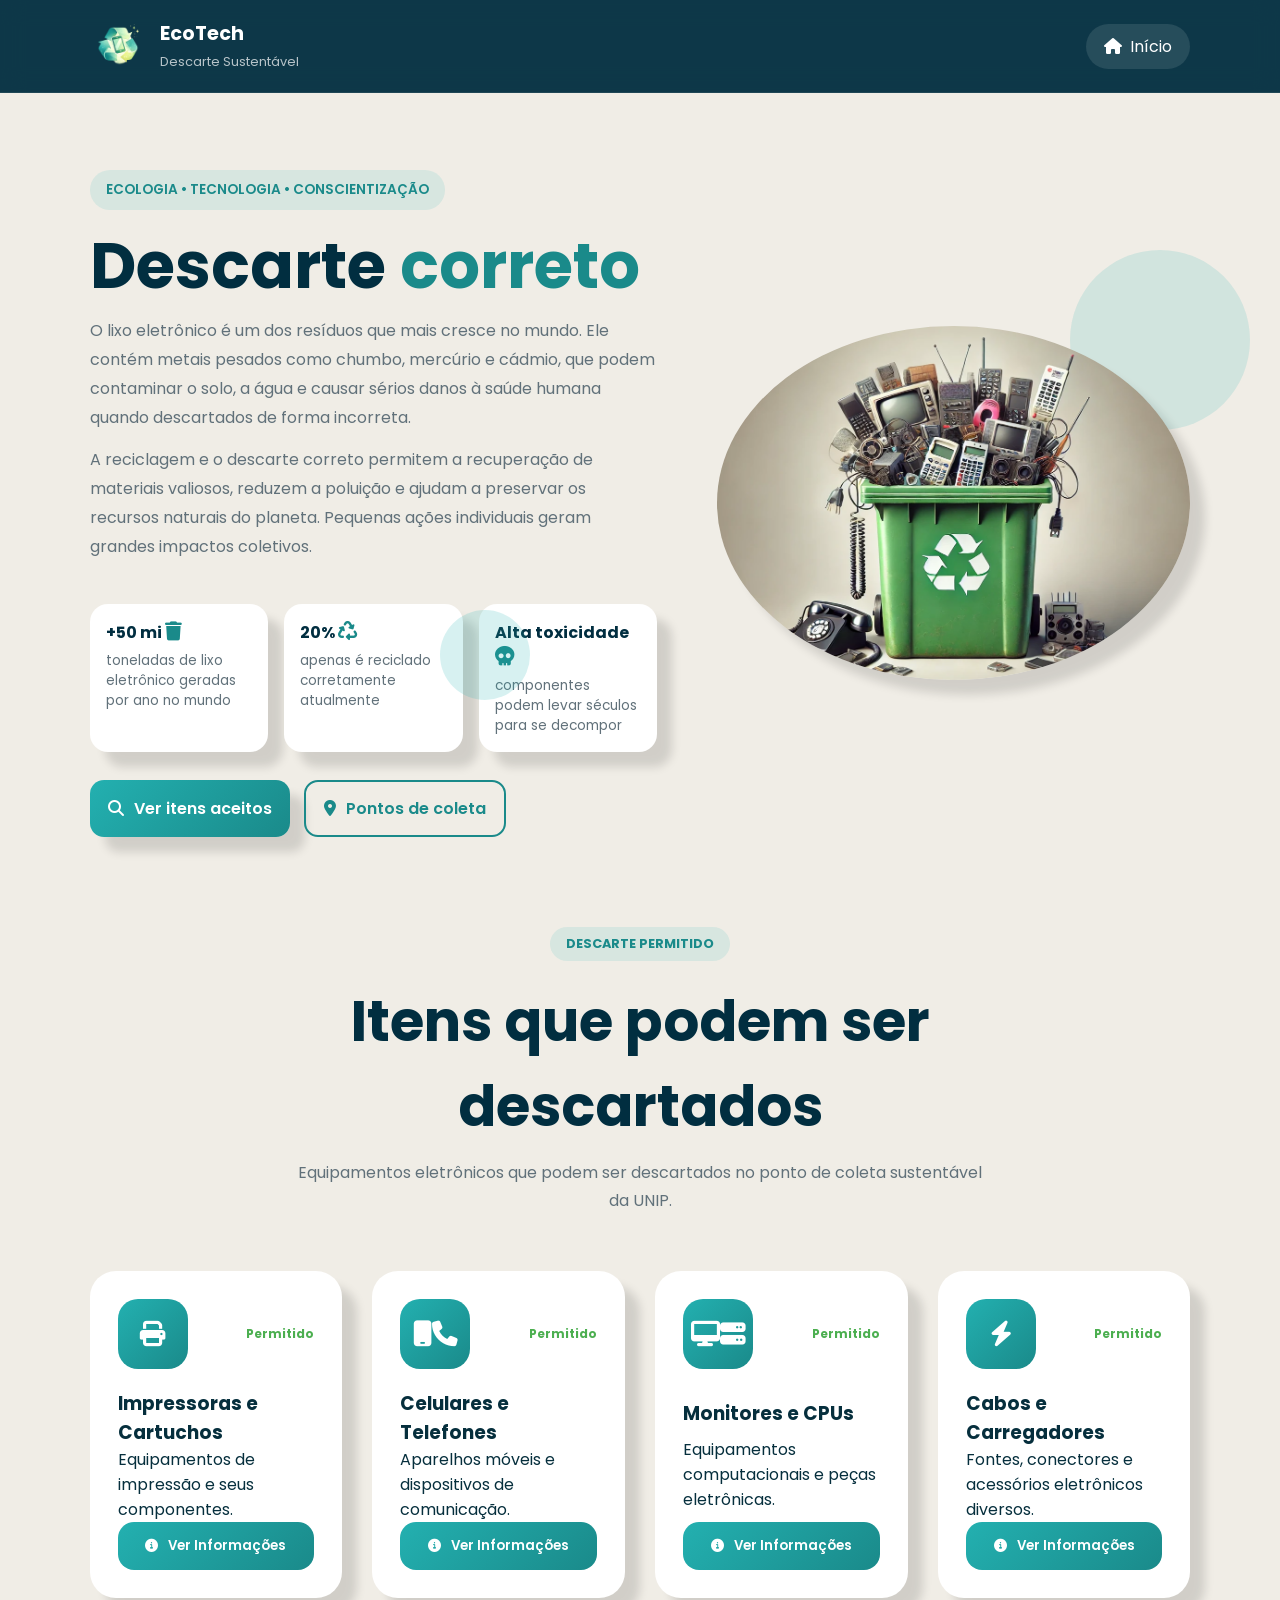
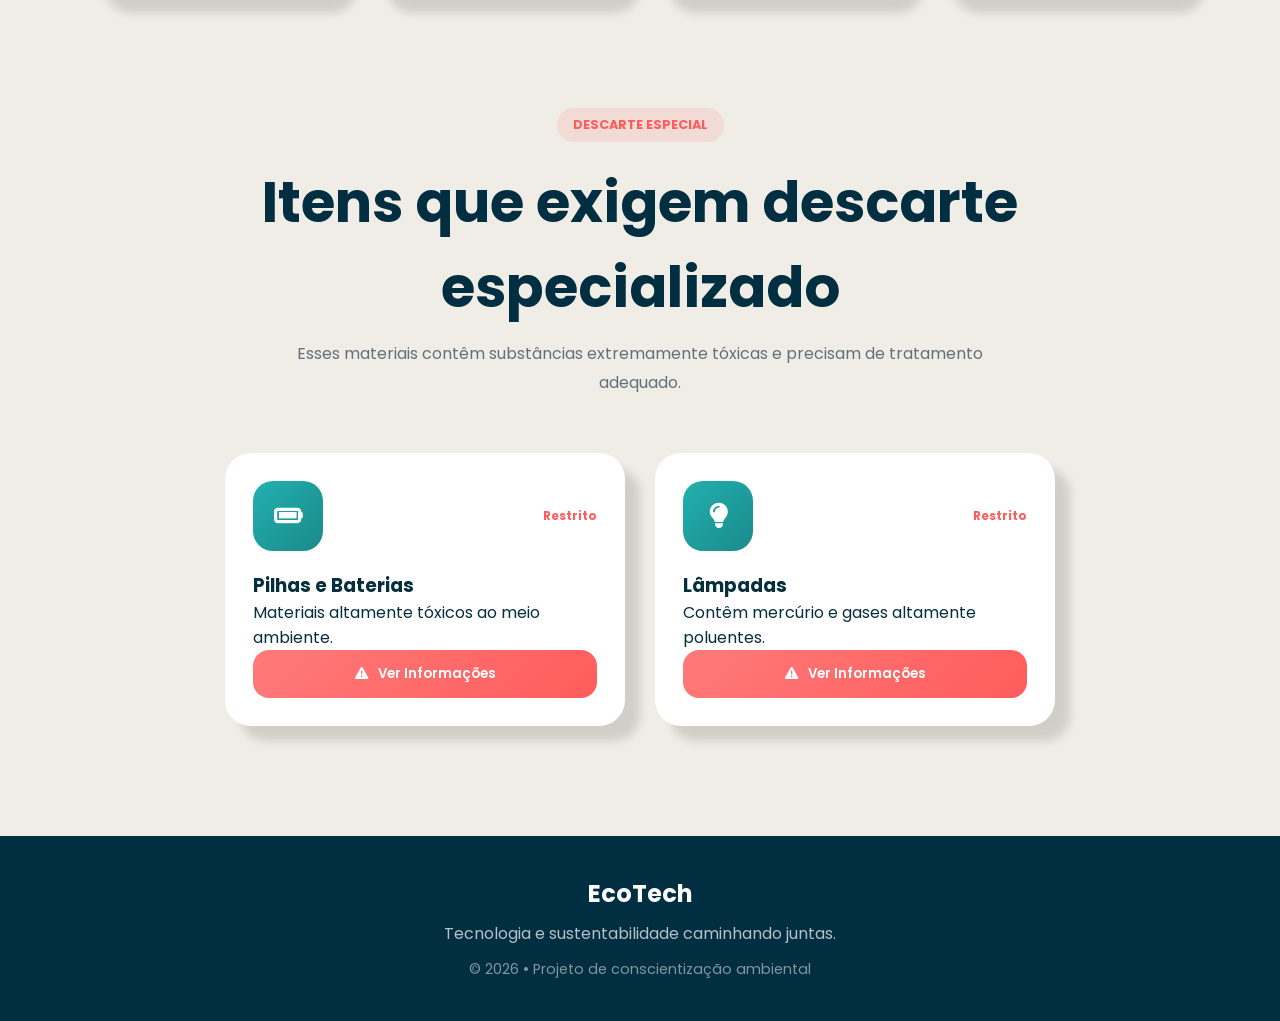
==== commit ca323191: "Update" ====
--- a/infos.html
+++ b/infos.html
@@ -103,7 +103,7 @@
 
         <div class="info__right">
           <img
-            src="imagens/lixoEletronico2.png"
+            src="imagens/lixoeletronico2.png"
             alt="Descarte de lixo eletrônico"
             class="info__image"
           />
